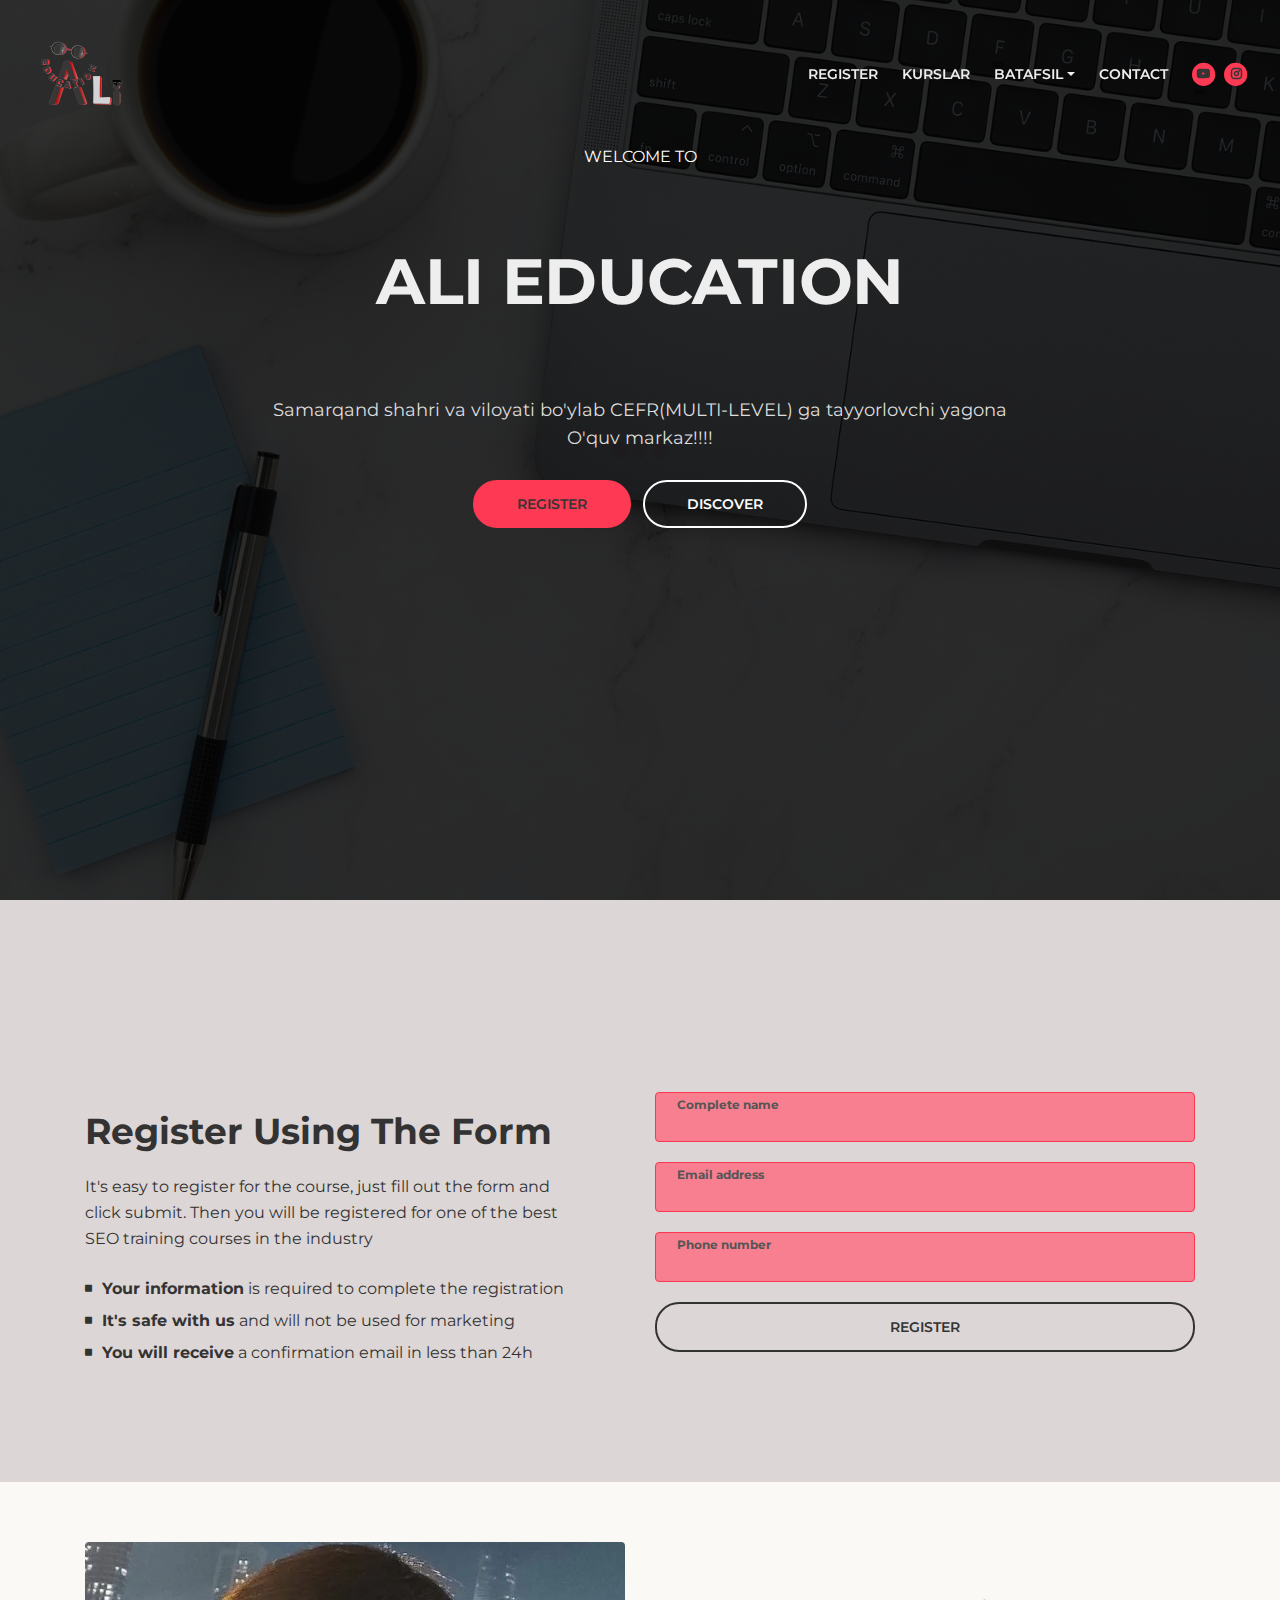
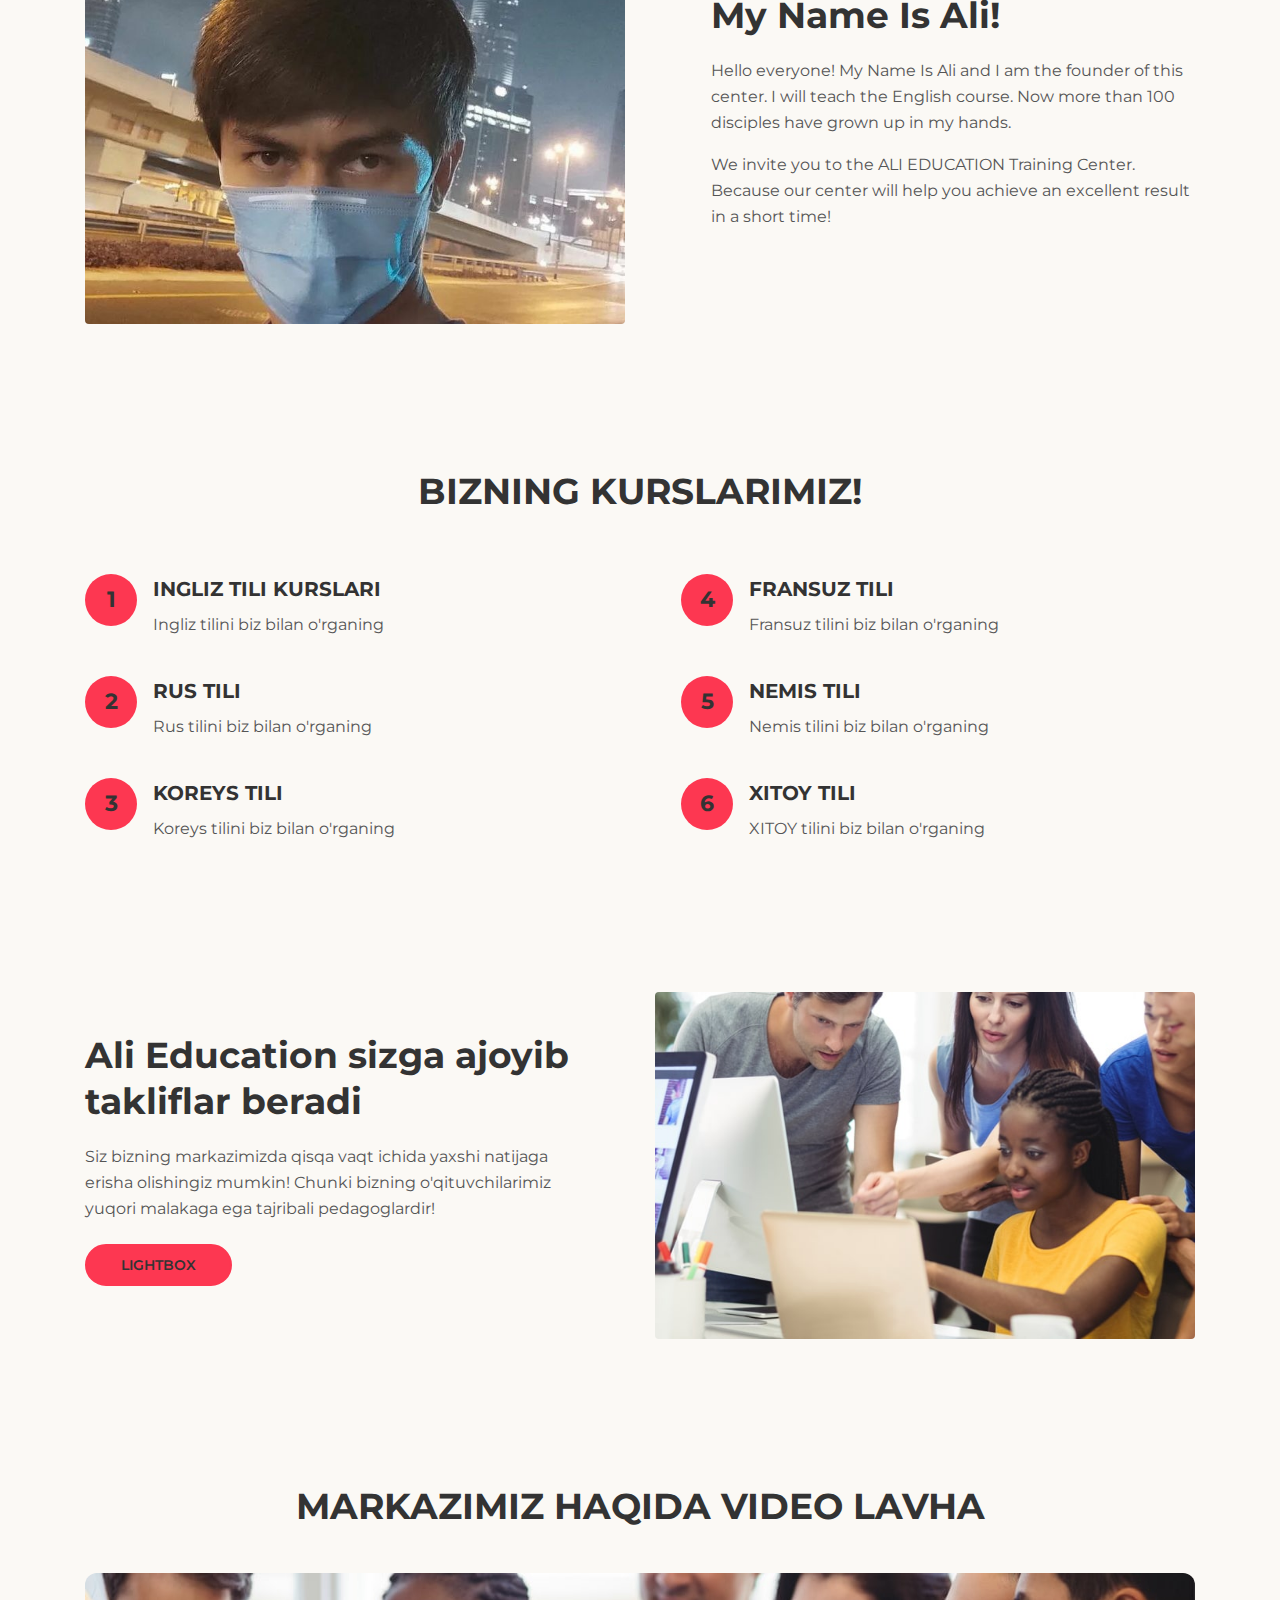
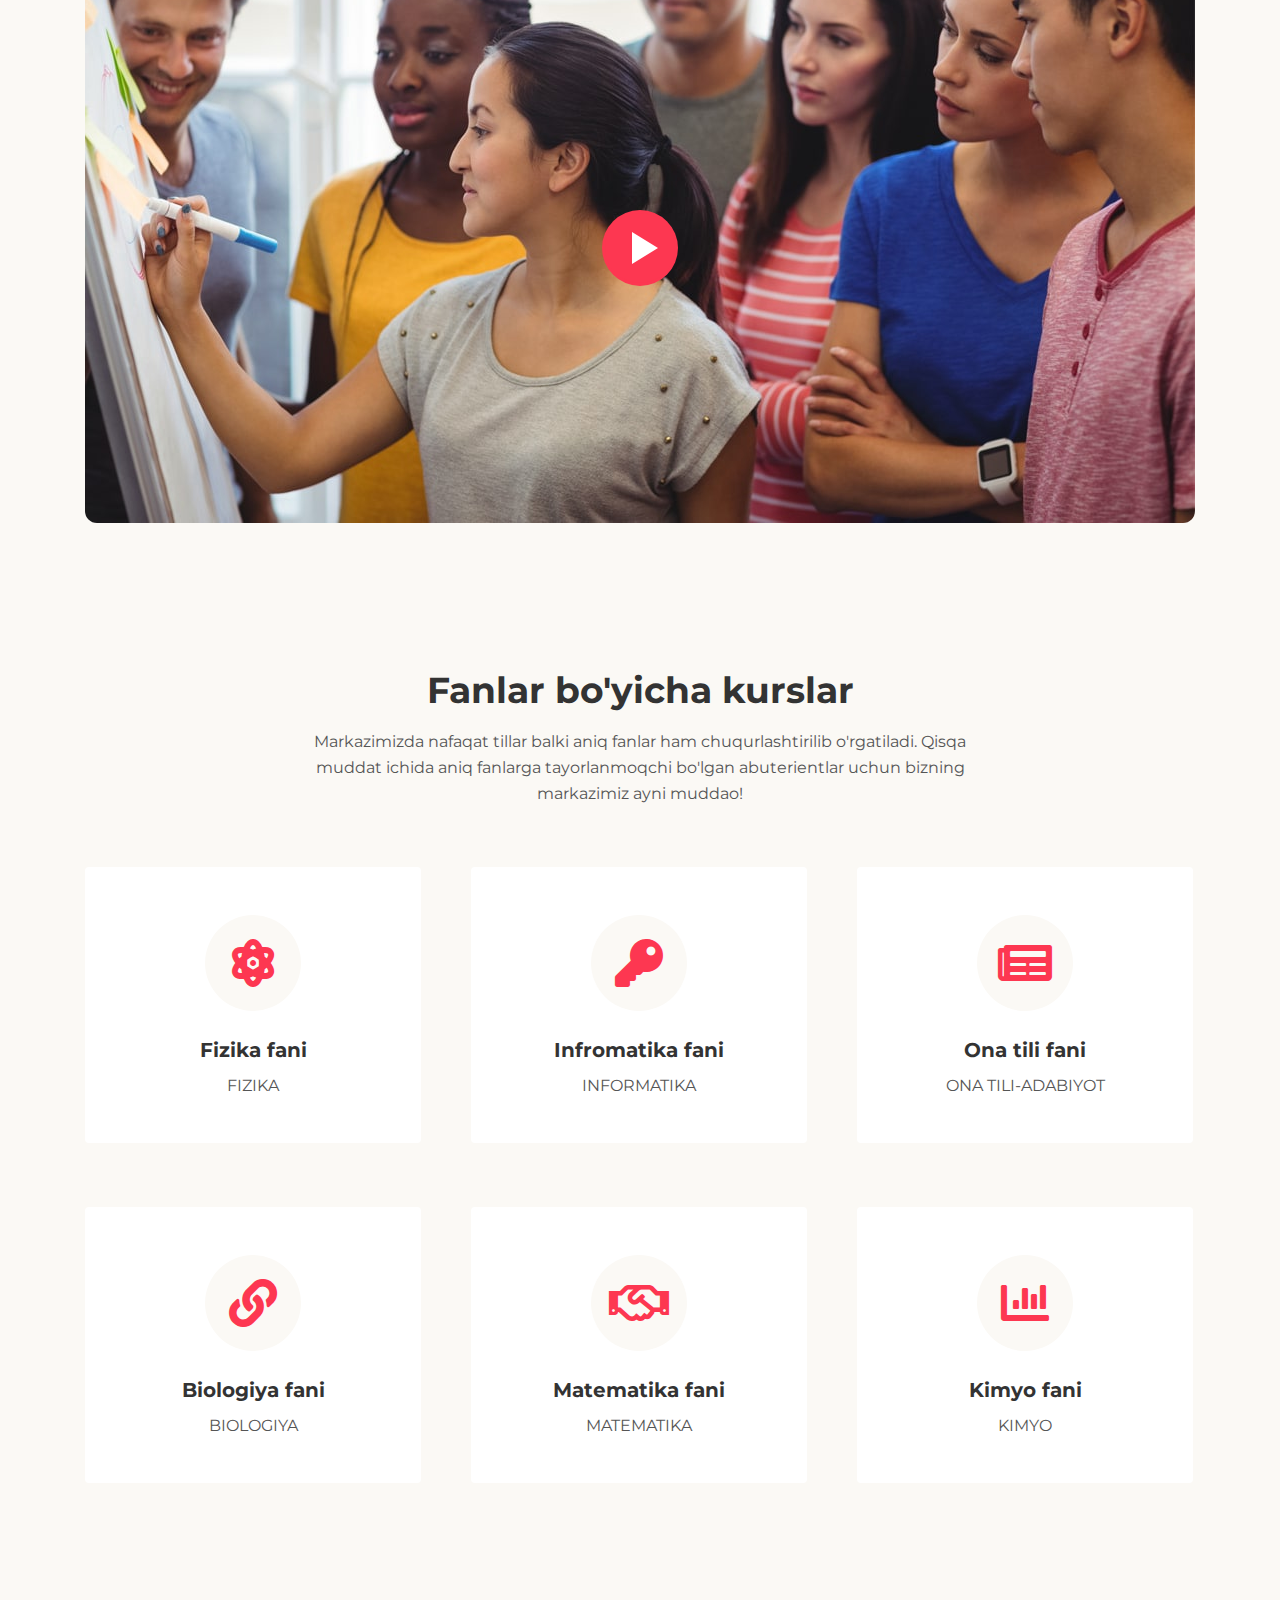
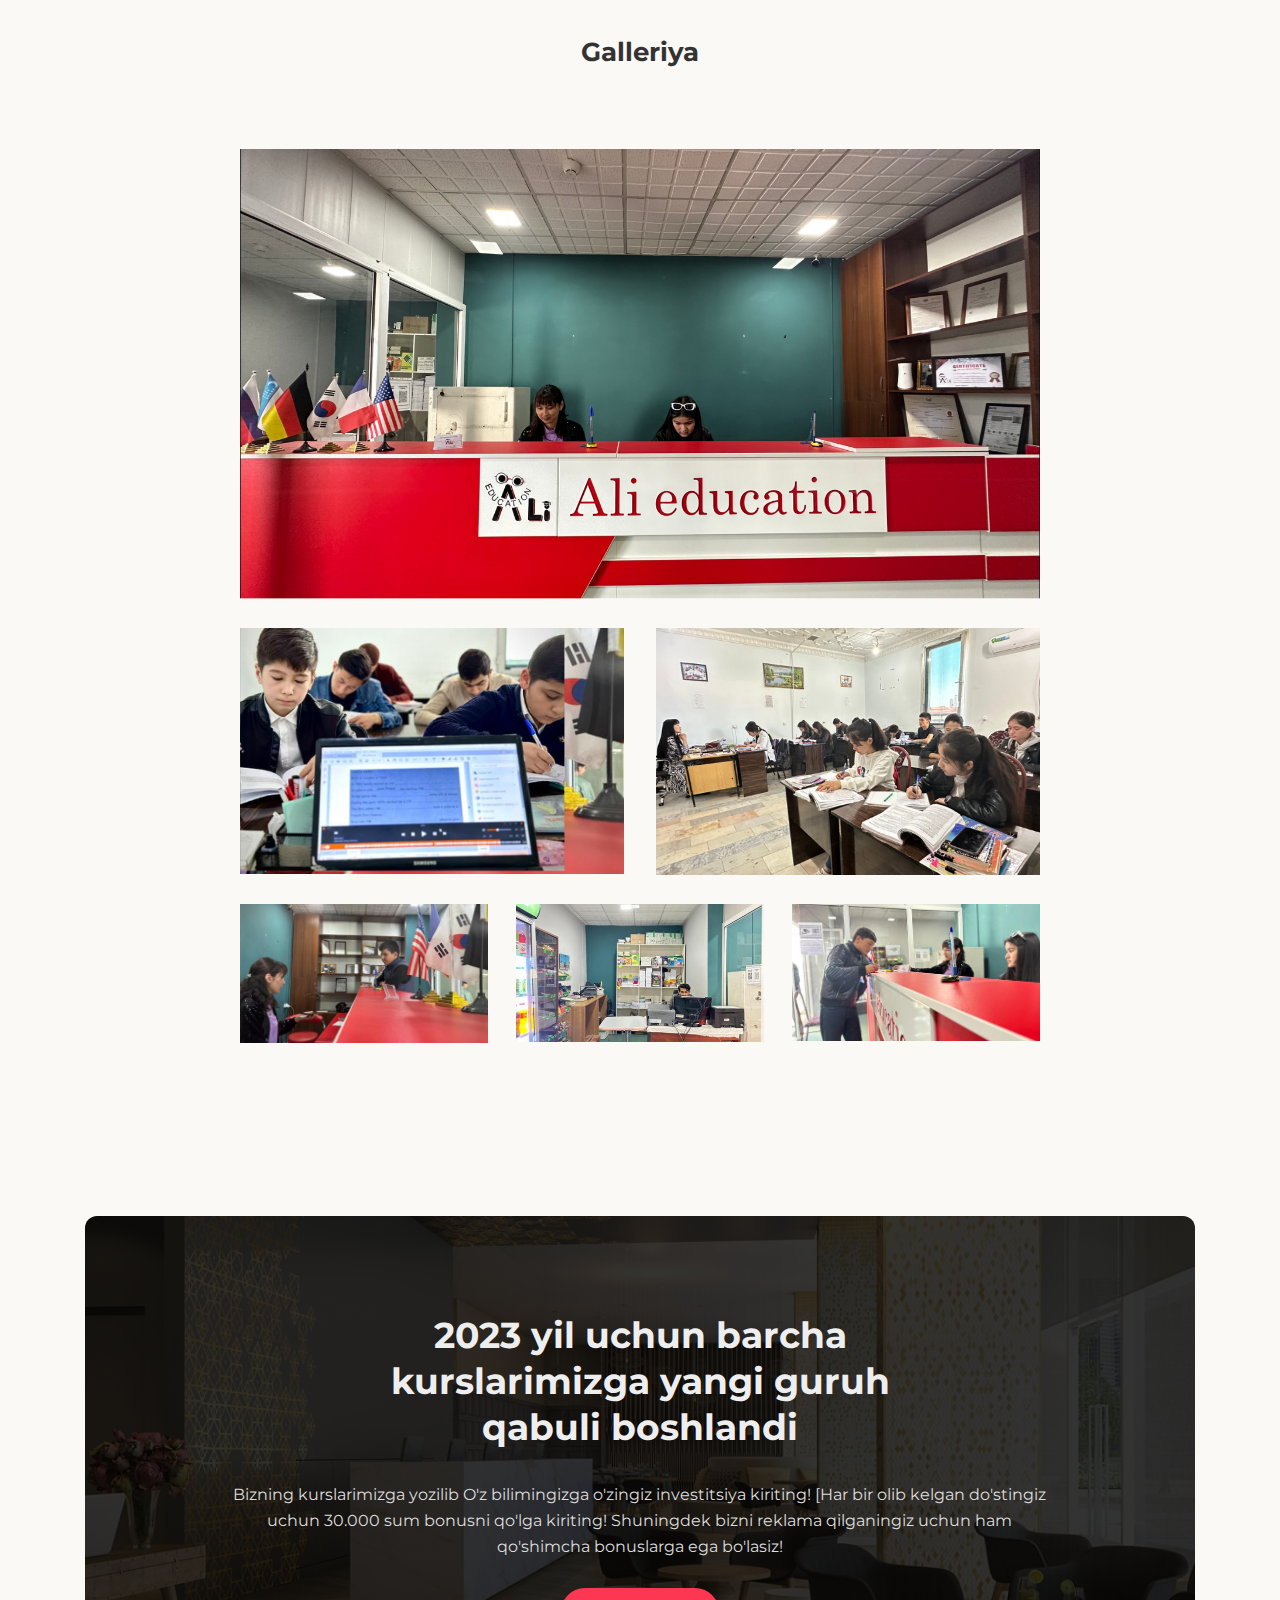
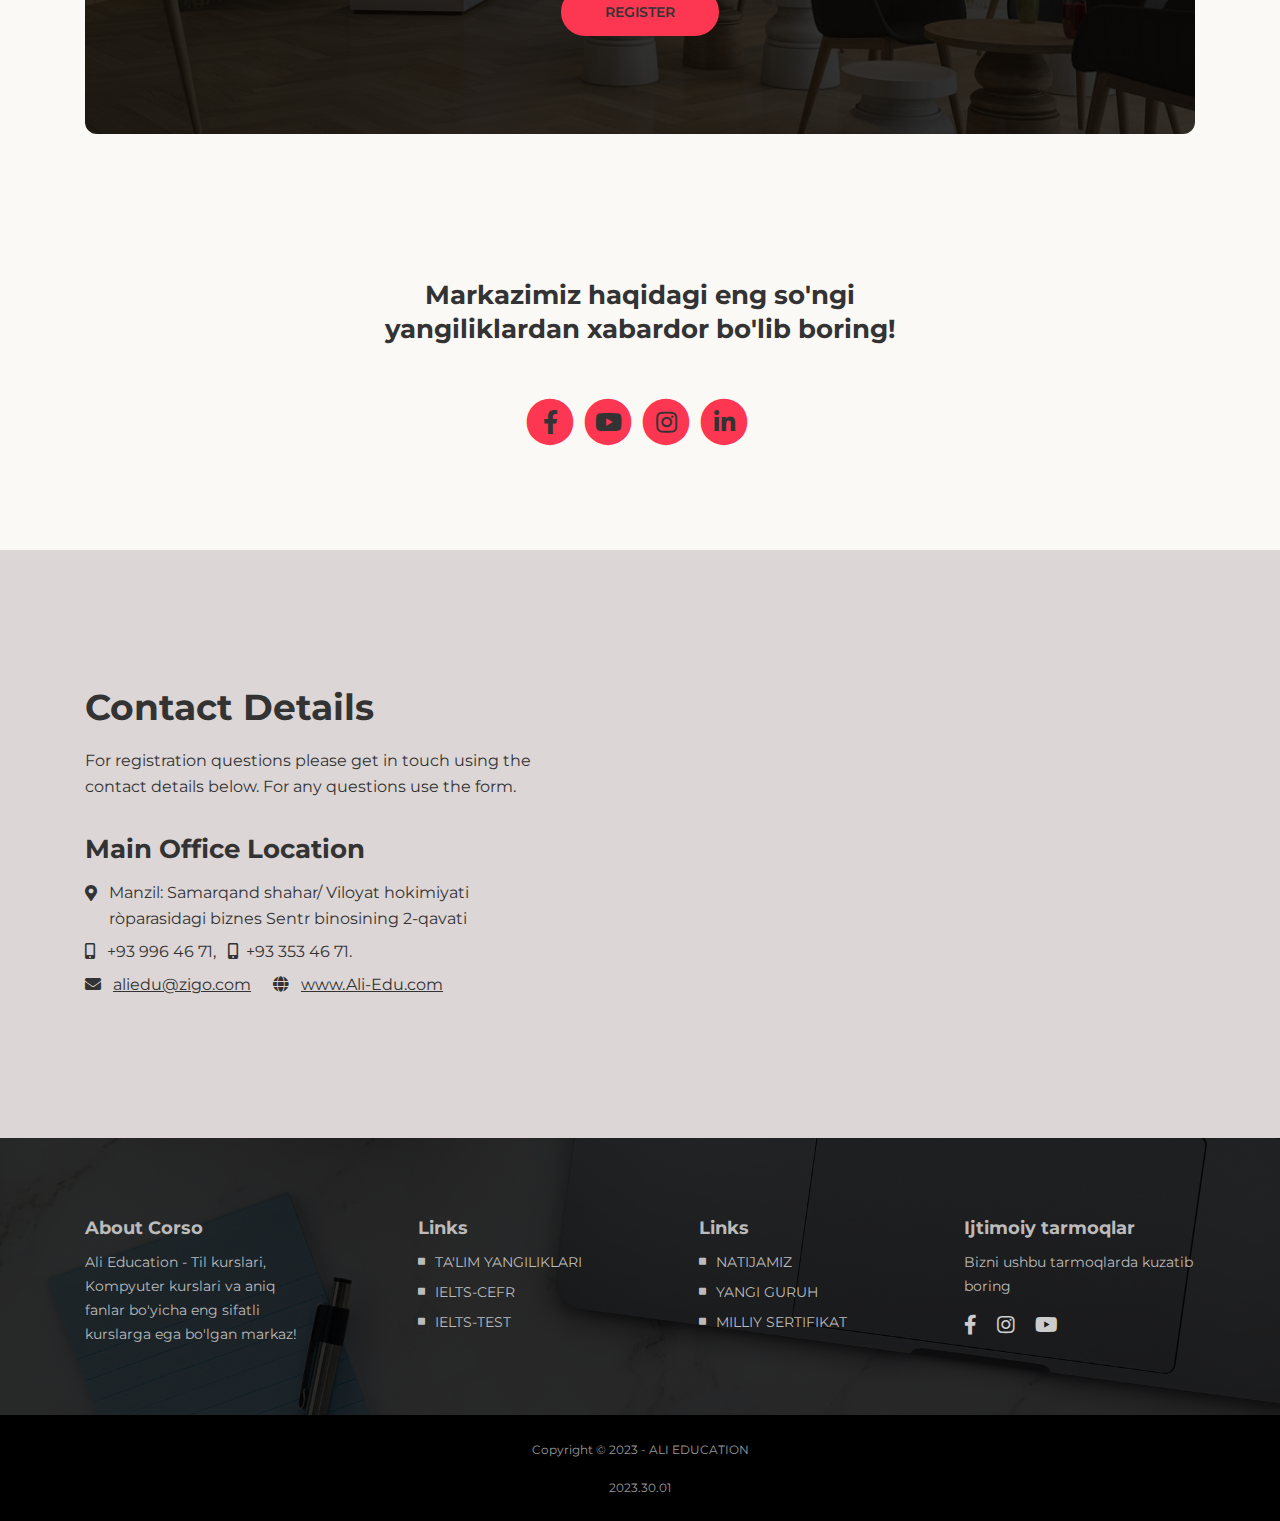
==== index.html @ 9520642c "first commit" ====
<!DOCTYPE html>
<html lang="en">
  <head>
    <meta charset="utf-8" />
    <meta
      name="viewport"
      content="width=device-width, initial-scale=1, shrink-to-fit=no"
    />

    <!-- SEO Meta Tags -->
    <meta
      name="description"
      content="Landing page template built with HTML and Bootstrap 4 for presenting training courses, classes, workshops and for convincing visitors to register using the form."
    />
    <meta name="author" content="Inovatik" />

    <!-- OG Meta Tags to improve the way the post looks when you share the page on LinkedIn, Facebook, Google+ -->
    <meta property="og:site_name" content="" />
    <!-- website name -->
    <meta property="og:site" content="" />
    <!-- website link -->
    <meta property="og:title" content="" />
    <!-- title shown in the actual shared post -->
    <meta property="og:description" content="" />
    <!-- description shown in the actual shared post -->
    <meta property="og:image" content="" />
    <!-- image link, make sure it's jpg -->
    <meta property="og:url" content="" />
    <!-- where do you want your post to link to -->
    <meta property="og:type" content="article" />

    <!-- Website Title -->
    <title>ALI-EDUCATION web site</title>

    <!-- Styles -->
    <link
      href="https://fonts.googleapis.com/css?family=Montserrat:400,400i,600,700,700i&display=swap"
      rel="stylesheet"
    />
    <link href="css/bootstrap.css" rel="stylesheet" />
    <link href="css/fontawesome-all.css" rel="stylesheet" />
    <link href="css/swiper.css" rel="stylesheet" />
    <link href="css/magnific-popup.css" rel="stylesheet" />
    <link href="css/styles.css" rel="stylesheet" />

    <!-- Favicon  -->
    <link rel="icon" href="images/favicon.png" />
  </head>
  <body data-spy="scroll" data-target=".fixed-top">
    <!-- Preloader -->
    <div class="spinner-wrapper">
      <div class="spinner">
        <div class="bounce1"></div>
        <div class="bounce2"></div>
        <div class="bounce3"></div>
      </div>
    </div>
    <!-- end of preloader -->

    <!-- Navigation -->
    <nav class="navbar navbar-expand-lg navbar-dark navbar-custom fixed-top">
      <!-- Text Logo - Use this if you don't have a graphic logo -->
      <!-- <a class="navbar-brand logo-text page-scroll" href="index.html">Corso</a> -->

      <!-- Image Logo -->
      <a class="navbar-brand logo-image" href="index.html"
        ><img src="images/centr/logo.png" alt="alternative"
      /></a>

      <!-- Mobile Menu Toggle Button -->
      <button
        class="navbar-toggler"
        type="button"
        data-toggle="collapse"
        data-target="#navbarsExampleDefault"
        aria-controls="navbarsExampleDefault"
        aria-expanded="false"
        aria-label="Toggle navigation"
      >
        <span class="navbar-toggler-awesome fas fa-bars"></span>
        <span class="navbar-toggler-awesome fas fa-times"></span>
      </button>
      <!-- end of mobile menu toggle button -->

      <div class="collapse navbar-collapse" id="navbarsExampleDefault">
        <ul class="navbar-nav ml-auto">
          <li class="nav-item">
            <a class="nav-link page-scroll" href="#register"
              >REGISTER <span class="sr-only">(current)</span></a
            >
          </li>
          <li class="nav-item">
            <a class="nav-link page-scroll" href="#description">KURSLAR</a>
          </li>

          <!-- Dropdown Menu -->
          <li class="nav-item dropdown">
            <a
              class="nav-link dropdown-toggle page-scroll"
              href="#date"
              id="navbarDropdown"
              role="button"
              aria-haspopup="true"
              aria-expanded="false"
              >BATAFSIL</a
            >
            <div class="dropdown-menu" aria-labelledby="navbarDropdown">
              <a class="dropdown-item" href="article-details.html"
                ><span class="item-text">TA'LIM YANGILIKLARI</span></a
              >
              <div class="dropdown-divider"></div>
              <a class="dropdown-item" href="terms-conditions.html"
                ><span class="item-text">IELTS-CEFR</span></a
              >
              <div class="dropdown-divider"></div>
              <a class="dropdown-item" href="https://ieltsweb.com/"
                ><span class="item-text">IELTS-TEST</span></a
              >
            </div>
          </li>
          <!-- end of dropdown menu -->

          <li class="nav-item">
            <a class="nav-link page-scroll" href="#contact">CONTACT</a>
          </li>
        </ul>
        <span class="nav-item social-icons">
          <span class="fa-stack">
            <a href="#your-link">
              <i class="fas fa-circle fa-stack-2x"></i>
              <i class="fab fa-youtube fa-stack-1x"></i>
            </a>
          </span>
          <span class="fa-stack">
            <a href="#your-link">
              <i class="fas fa-circle fa-stack-2x"></i>
              <i class="fab fa-instagram fa-stack-1x"></i>
            </a>
          </span>
        </span>
      </div>
    </nav>
    <!-- end of navbar -->
    <!-- end of navigation -->

    <!-- Header -->
    <header id="header" class="header">
      <div class="container">
        <div class="row">
          <div class="col-lg-12">
            <div class="text-container">
              <div class="countdown">
                <span>WELCOME TO</span>
                <br />
              </div>
              <h1>ALI EDUCATION</h1>
              <p class="p-large">
                Samarqand shahri va viloyati bo'ylab CEFR(MULTI-LEVEL) ga
                tayyorlovchi yagona O'quv markaz!!!!
              </p>
              <a class="btn-solid-lg page-scroll" href="#register">REGISTER</a>
              <a class="btn-outline-lg page-scroll" href="#instructor"
                >DISCOVER</a
              >
            </div>
            <!-- end of text-container -->
          </div>
          <!-- end of col -->
        </div>
        <!-- end of row -->
      </div>
      <!-- end of container -->
    </header>
    <!-- end of header -->
    <!-- end of header -->

    <!-- Registration -->
    <div id="register" class="form-1">
      <div class="container">
        <div class="row">
          <div class="col-lg-6">
            <div class="text-container">
              <h2>Register Using The Form</h2>
              <p>
                It's easy to register for the course, just fill out the form and
                click submit. Then you will be registered for one of the best
                SEO training courses in the industry
              </p>
              <ul class="list-unstyled li-space-lg">
                <li class="media">
                  <i class="fas fa-square"></i>
                  <div class="media-body">
                    <strong>Your information</strong> is required to complete
                    the registration
                  </div>
                </li>
                <li class="media">
                  <i class="fas fa-square"></i>
                  <div class="media-body">
                    <strong>It's safe with us</strong> and will not be used for
                    marketing
                  </div>
                </li>
                <li class="media">
                  <i class="fas fa-square"></i>
                  <div class="media-body">
                    <strong>You will receive</strong> a confirmation email in
                    less than 24h
                  </div>
                </li>
              </ul>
            </div>
            <!-- end of text-container -->
          </div>
          <!-- end of col -->
          <div class="col-lg-6">
            <!-- Registration Form -->
            <div class="form-container">
               <form name="google-sheet">
              <div id="form_alerts"></div></div>
                <div class="form-group">
                  <input type="text" class="form-control-input notEmpty" id="rname" name="Ism" required="">
                  <label class="label-control" for="Ism">Complete name</label>
                  <div class="help-block with-errors"></div>
                </div>
                <div class="form-group">
                  <input type="email" class="form-control-input notEmpty" id="remail" name="email" required="">
                  <label class="label-control" for="email">Email address</label>
                  <div class="help-block with-errors"></div>
                </div>
                <div class="form-group">
                  <input type="number" class="form-control-input notEmpty" id="raqam" name="raqam" required="">
                  <label class="label-control" for="raqam">Phone number</label>
                  <div class="help-block with-errors"></div>
                </div>
                <div class="form-group checkbox">
                  <div class="help-block with-errors"></div>
                </div>
                <div class="form-group">
                  <button type="submit" class="form-control-submit-button">
                    REGISTER
                  </button>
                </div>
                <div class="form-message">
                  <div id="rmsgSubmit" class="h3 text-center hidden"></div>
                </div>
              </form>
            </div>
            <!-- end of form-container -->
            <!-- end of registration form -->
          </div>
          <!-- end of col -->
        </div>
        <!-- end of row -->
      </div>
      <!-- end of container -->
    </div>
    <!-- end of form-1 -->
    <!-- end of registration -->

    <!-- Instructor -->
    <div id="instructor" class="basic-1">
      <div class="container">
        <div class="row">
          <div class="col-lg-6">
            <img
              class="img-fluid"
              src="images/instructor.jpg"
              alt="alternative"
            />
          </div>
          <!-- end of col -->
          <div class="col-lg-6">
            <div class="text-container">
              <h2>My Name Is Ali!</h2>
              <p>
                Hello everyone! My Name Is Ali and I am the founder of this
                center. I will teach the English course. Now more than 100
                disciples have grown up in my hands.
              </p>
              <p>
                We invite you to the ALI EDUCATION Training Center. Because our
                center will help you achieve an excellent result in a short
                time!
              </p>
            </div>
            <!-- end of text-container -->
          </div>
          <!-- end of col -->
        </div>
        <!-- end of row -->
      </div>
      <!-- end of container -->
    </div>
    <!-- end of basic-1 -->
    <!-- end of instructor -->

    <!-- Description -->
    <div id="description" class="basic-2">
      <div class="container">
        <div class="row">
          <div class="col-lg-12">
            <h2>BIZNING KURSLARIMIZ!</h2>
          </div>
          <!-- end of col -->
        </div>
        <!-- end of row -->
        <div class="row">
          <div class="col-lg-6">
            <ul class="list-unstyled li-space-lg first">
              <li class="media">
                <i class="bullet">1</i>
                <div class="media-body">
                  <h4>INGLIZ TILI KURSLARI</h4>
                  <p>Ingliz tilini biz bilan o'rganing</p>
                </div>
              </li>
              <li class="media">
                <i class="bullet">2</i>
                <div class="media-body">
                  <h4>RUS TILI</h4>
                  <p>Rus tilini biz bilan o'rganing</p>
                </div>
              </li>
              <li class="media">
                <i class="bullet">3</i>
                <div class="media-body">
                  <h4>KOREYS TILI</h4>
                  <p>Koreys tilini biz bilan o'rganing</p>
                </div>
              </li>
            </ul>
          </div>
          <!-- end of col -->
          <div class="col-lg-6">
            <ul class="list-unstyled li-space-lg second">
              <li class="media">
                <i class="bullet">4</i>
                <div class="media-body">
                  <h4>FRANSUZ TILI</h4>
                  <p>Fransuz tilini biz bilan o'rganing</p>
                </div>
              </li>
              <li class="media">
                <i class="bullet">5</i>
                <div class="media-body">
                  <h4>NEMIS TILI</h4>
                  <p>Nemis tilini biz bilan o'rganing</p>
                </div>
              </li>
              <li class="media">
                <i class="bullet">6</i>
                <div class="media-body">
                  <h4>XITOY TILI</h4>
                  <p>XITOY tilini biz bilan o'rganing</p>
                </div>
              </li>
            </ul>
          </div>
          <!-- end of col -->
        </div>
        <!-- end of row -->
      </div>
      <!-- end of container -->
    </div>
    <!-- end of basic-2 -->
    <!-- end of description -->

    <!-- Students -->
    <div class="basic-3">
      <div class="container">
        <div class="row">
          <div class="col-lg-6">
            <div class="text-container">
              <h2>Ali Education sizga ajoyib takliflar beradi</h2>
              <p>
                Siz bizning markazimizda qisqa vaqt ichida yaxshi natijaga
                erisha olishingiz mumkin! Chunki bizning o'qituvchilarimiz
                yuqori malakaga ega tajribali pedagoglardir!
              </p>
              <a
                class="btn-solid-reg popup-with-move-anim"
                href="#details-lightbox"
                >LIGHTBOX</a
              >
            </div>
            <!-- end of text-container -->
          </div>
          <!-- end of col -->
          <div class="col-lg-6">
            <img
              class="img-fluid"
              src="images/students.jpg"
              alt="alternative"
            />
          </div>
          <!-- end of col -->
        </div>
        <!-- end of row -->
      </div>
      <!-- end of container -->
    </div>
    <!-- end of basic-3 -->
    <!-- end of students -->

    <!-- Details Lightbox -->
    <div id="details-lightbox" class="lightbox-basic zoom-anim-dialog mfp-hide">
      <div class="container">
        <div class="row">
          <button
            title="Close (Esc)"
            type="button"
            class="mfp-close x-button"
          ></button>
          <div class="col-lg-8">
            <div class="image-container">
              <img
                class="img-fluid"
                src="images/details-lightbox.jpg"
                alt="alternative"
              />
            </div>
            <!-- end of image-container -->
          </div>
          <!-- end of col -->
          <div class="col-lg-4">
            <h3>Markazimiz haqida qisqacha</h3>
            <hr />
            <h5>ALI-EUCATION</h5>
            <p>CEFR-MULTI LEVEL ga tayyorlovchi yangona o'quv markaz!!!</p>
            <ul class="list-unstyled li-space-lg">
              <li class="media">
                <i class="fas fa-square"></i>
                <div class="media-body">Link building framework</div>
              </li>
              <li class="media">
                15+

                <i class="fas fa-square"></i>
                <div class="media-body">Know your current position</div>
              </li>
              <li class="media">
                <i class="fas fa-square"></i>
                <div class="media-body">Partnering with blogs</div>
              </li>
              <li class="media">
                <i class="fas fa-square"></i>
                <div class="media-body">Naming your images</div>
              </li>
              <li class="media">
                <i class="fas fa-square"></i>
                <div class="media-body">Creating good sitemaps</div>
              </li>
              <li class="media">
                <i class="fas fa-square"></i>
                <div class="media-body">Writing for humans</div>
              </li>
            </ul>
            <a class="btn-solid-reg mfp-close page-scroll" href="#register"
              >SIGN UP</a
            >
            <a class="btn-outline-reg mfp-close as-button" href="#screenshots"
              >BACK</a
            >
          </div>
          <!-- end of col -->
        </div>
        <!-- end of row -->
      </div>
      <!-- end of container -->
    </div>
    <!-- end of lightbox-basic -->
    <!-- end of details lightbox -->

    <!-- Video -->
    <div class="basic-4">
      <div class="container">
        <div class="row">
          <div class="col-lg-12">
            <h2>MARKAZIMIZ HAQIDA VIDEO LAVHA</h2>

            <!-- Video Preview -->
            <div class="image-container">
              <div class="video-wrapper">
                <a
                  class="popup-youtube"
                  href="https://www.youtube.com/watch?v=kIx54qkdiYc"
                  data-effect="fadeIn"
                >
                  <img
                    class="img-fluid"
                    src="images/video.jpg"
                    alt="alternative"
                  />
                  <span class="video-play-button">
                    <span></span>
                  </span>
                </a>
              </div>
              <!-- end of video-wrapper -->
            </div>
            <!-- end of image-container -->
            <!-- end of video preview -->
          </div>
          <!-- end of col -->
        </div>
        <!-- end of row -->
      </div>
      <!-- end of container -->
    </div>
    <!-- end of basic-4 -->
    <!-- end of video -->

    <!-- Takeaways -->
    <div class="cards">
      <div class="container">
        <div class="row">
          <div class="col-lg-12">
            <h2>Fanlar bo'yicha kurslar</h2>
            <p class="p-heading">
              Markazimizda nafaqat tillar balki aniq fanlar ham
              chuqurlashtirilib o'rgatiladi. Qisqa muddat ichida aniq fanlarga
              tayorlanmoqchi bo'lgan abuterientlar uchun bizning markazimiz ayni
              muddao!
            </p>
          </div>
          <!-- end of col -->
        </div>
        <!-- end of row -->
        <div class="row">
          <div class="col-lg-12">
            <!-- Card -->
            <div class="card">
              <div class="card-image">
                <i class="fas fa-atom"></i>
              </div>
              <div class="card-body">
                <h4 class="card-title">Fizika fani</h4>
                <p>FIZIKA</p>
              </div>
            </div>
            <!-- end of card -->

            <!-- Card -->
            <div class="card">
              <div class="card-image">
                <i class="fas fa-key"></i>
              </div>
              <div class="card-body">
                <h4 class="card-title">Infromatika fani</h4>
                <p>INFORMATIKA</p>
              </div>
            </div>
            <!-- end of card -->

            <!-- Card -->
            <div class="card">
              <div class="card-image">
                <i class="fas fa-newspaper"></i>
              </div>
              <div class="card-body">
                <h4 class="card-title">Ona tili fani</h4>
                <p>ONA TILI-ADABIYOT</p>
              </div>
            </div>
            <!-- end of card -->

            <!-- Card -->
            <div class="card">
              <div class="card-image">
                <i class="fas fa-link"></i>
              </div>
              <div class="card-body">
                <h4 class="card-title">Biologiya fani</h4>
                <p>BIOLOGIYA</p>
              </div>
            </div>
            <!-- end of card -->

            <!-- Card -->
            <div class="card">
              <div class="card-image">
                <i class="far fa-handshake"></i>
              </div>
              <div class="card-body">
                <h4 class="card-title">Matematika fani</h4>
                <p>MATEMATIKA</p>
              </div>
            </div>
            <!-- end of card -->

            <!-- Card -->
            <div class="card">
              <div class="card-image">
                <i class="fas fa-chart-bar"></i>
              </div>
              <div class="card-body">
                <h4 class="card-title">Kimyo fani</h4>
                <p>KIMYO</p>
              </div>
            </div>
            <!-- end of card -->
          </div>
          <!-- end of col -->
        </div>
        <!-- end of row -->
      </div>
      <!-- end of container -->
    </div>
    <!-- end of cards -->
    <!-- end of takeaways -->
    <div class="slider-2">
      <div class="container">
        <div class="row">
          <div class="col-lg-12">
            <h3>Galleriya</h3>
            <div class="wrapper">
              <!-- single image row-->
              <figure>
                <div class="post-image">
                  <img src="./images/centr/a10.png" />
                </div>
              </figure>
              <!-- double image row-->
              <figure>
                <div class="post-image">
                  <img src="./images/centr/a5.png" />
                </div>
                <div class="post-image">
                  <img src="./images/centr/a8.png" />
                </div>
              </figure>
              <!-- triple image row-->
              <figure>
                <div class="post-image">
                  <img src="./images/centr/a4.png" />
                </div>
                <div class="post-image">
                  <img src="./images/centr/a31.png" />
                </div>
                <div class="post-image">
                  <img src="./images/centr/a1.png" />
                </div>
              </figure>
            </div>
          </div>
        </div>
      </div>
    </div>

    <!-- Testimonials -->
  
    <!-- end of slider-2 -->
    <!-- end of testimonials -->

    <!-- Date -->
    <div id="date" class="basic-5">
      <div class="container">
        <div class="row">
          <div class="col-lg-12">
            <div class="text-container">
              <h2>
                2023 yil uchun barcha kurslarimizga yangi guruh qabuli boshlandi
              </h2>
              <p>
                Bizning kurslarimizga yozilib O'z bilimingizga o'zingiz
                investitsiya kiriting! [Har bir olib kelgan do'stingiz uchun
                30.000 sum bonusni qo'lga kiriting! Shuningdek bizni reklama
                qilganingiz uchun ham qo'shimcha bonuslarga ega bo'lasiz!
              </p>
              <a class="btn-solid-lg page-scroll" href="#register">REGISTER</a>
            </div>
            <!-- end of text-container -->
          </div>
          <!-- end of col -->
        </div>
        <!-- end of row -->
      </div>
      <!-- end of container -->
    </div>
    <!-- end of basic-5 -->
    <!-- end of date -->

    <!-- Newsletter -->
    <div class="form-2">
      <div class="container">
        <div class="row">
          <div class="col-lg-12">
            <h3>
              Markazimiz haqidagi eng so'ngi yangiliklardan xabardor bo'lib
              boring!
            </h3>

            <!-- Social Links -->
            <div class="icon-container">
              <span class="fa-stack">
                <a href="#your-link">
                  <i class="fas fa-circle fa-stack-2x"></i>
                  <i class="fab fa-facebook-f fa-stack-1x"></i>
                </a>
              </span>
              <span class="fa-stack">
                <a href="#your-link">
                  <i class="fas fa-circle fa-stack-2x"></i>
                  <i class="fab fa-youtube fa-stack-1x"></i>
                </a>
              </span>
              <!-- <span class="fa-stack">
                            <a href="#your-link">
                                <i class="fas fa-circle fa-stack-2x"></i>
                                <i class="fab fa-pinterest-p fa-stack-1x"></i>
                            </a>
                        </span> -->
              <span class="fa-stack">
                <a href="#your-link">
                  <i class="fas fa-circle fa-stack-2x"></i>
                  <i class="fab fa-instagram fa-stack-1x"></i>
                </a>
              </span>
              <span class="fa-stack">
                <a href="#your-link">
                  <i class="fas fa-circle fa-stack-2x"></i>
                  <i class="fab fa-linkedin-in fa-stack-1x"></i>
                </a>
              </span>
            </div>
            <!-- end of icon-container -->
            <!-- end of social icons -->
          </div>
          <!-- end of col -->
        </div>
        <!-- end of row -->
      </div>
      <!-- end of container -->
    </div>
    <!-- end of form-2 -->
    <!-- end of newsletter -->

    <!-- Contact -->
    <div id="contact" class="form-3">
      <div class="container">
        <div class="row">
          <div class="col-lg-6">
            <div class="text-container">
              <h2>Contact Details</h2>
              <p>
                For registration questions please get in touch using the contact
                details below. For any questions use the form.
              </p>
              <h3>Main Office Location</h3>
              <ul class="list-unstyled li-space-lg">
                <li class="media">
                  <i class="fas fa-map-marker-alt"></i>
                  <div class="media-body">
                    Manzil: Samarqand shahar/ Viloyat hokimiyati ròparasidagi
                    biznes Sentr binosining 2-qavati
                  </div>
                </li>
                <li class="media">
                  <i class="fas fa-mobile-alt"></i>
                  <div class="media-body">
                    +93 996 46 71, &nbsp;&nbsp;<i class="fas fa-mobile-alt"></i
                    >&nbsp; +93 353 46 71.
                  </div>
                </li>
                <li class="media">
                  <i class="fas fa-envelope"></i>
                  <div class="media-body">
                    <a class="light-gray" href="mailto:contact@zigo.com"
                      >aliedu@zigo.com</a
                    >
                    <i class="fas fa-globe"></i
                    ><a class="light-gray" href="#your-link">www.Ali-Edu.com</a>
                  </div>
                </li>
              </ul>
            </div>
            <!-- end of text-container -->
          </div>
          <!-- end of col -->
          <div class="col-lg-6">
            <iframe src="https://www.google.com/maps/embed?pb=!1m16!1m12!1m3!1d3071.75712175281!2d66.96271376546865!3d39.65518600201327!2m3!1f0!2f0!3f0!3m2!1i1024!2i768!4f13.1!2m1!1sMAROQAND%20BUNYODKOR%20QURILISH!5e0!3m2!1sru!2s!4v1680074101809!5m2!1sru!2s" width="600" height="400" style="border:0;" allowfullscreen="" loading="lazy" referrerpolicy="no-referrer-when-downgrade"></iframe>
          </div>
          <!-- end of col -->
        </div>
        <!-- end of row -->
      </div>
      <!-- end of container -->
    </div>
    <!-- end of form-3 -->
    <!-- end of contact -->

    <!-- Footer -->
    <div class="footer">
      <div class="container">
        <div class="row">
          <div class="col-md-3">
            <div class="footer-col first">
              <h5>About Corso</h5>
              <p class="p-small">
                Ali Education - Til kurslari, Kompyuter kurslari va aniq fanlar
                bo'yicha eng sifatli kurslarga ega bo'lgan markaz!
              </p>
            </div>
          </div>
          <!-- end of col -->
          <div class="col-md-3">
            <div class="footer-col second">
              <h5>Links</h5>
              <ul class="list-unstyled li-space-lg p-small">
                <li class="media">
                  <i class="fas fa-square"></i>
                  <div class="media-body">
                    <a href="article-details.html">TA'LIM YANGILIKLARI</a>
                  </div>
                </li>
                <li class="media">
                  <i class="fas fa-square"></i>
                  <div class="media-body">
                    <a href="terms-conditions.html">IELTS-CEFR</a>
                  </div>
                </li>
                <li class="media">
                  <i class="fas fa-square"></i>
                  <div class="media-body">
                    <a href="https://ieltsweb.com/">IELTS-TEST</a>
                  </div>
                </li>
              </ul>
            </div>
          </div>
          <!-- end of col -->
          <div class="col-md-3">
            <div class="footer-col third">
              <h5>Links</h5>
              <ul class="list-unstyled li-space-lg p-small">
                <li class="media">
                  <i class="fas fa-square"></i>
                  <div class="media-body">
                    <a href="https://t.me/ali_education_1/141636">NATIJAMIZ</a>
                  </div>
                </li>
                <li class="media">
                  <i class="fas fa-square"></i>
                  <div class="media-body">
                    <a href="https://t.me/ali_education_1/141615"
                      >YANGI GURUH</a
                    >
                  </div>
                </li>
                <li class="media">
                  <i class="fas fa-square"></i>
                  <div class="media-body">
                    <a href="https://t.me/ali_education/8394"
                      >MILLIY SERTIFIKAT</a
                    >
                  </div>
                </li>
              </ul>
            </div>
          </div>
          <!-- end of col -->
          <div class="col-md-3">
            <div class="footer-col fourth">
              <h5>Ijtimoiy tarmoqlar</h5>
              <p class="p-small">Bizni ushbu tarmoqlarda kuzatib boring</p>
              <a href="#your-link">
                <i class="fab fa-facebook-f"></i>
              </a>
              <a href="#your-link">
                <i class="fab fa-instagram"></i>
              </a>
              <a href="#your-link">
                <i class="fab fa-youtube"></i>
              </a>
            </div>
          </div>
          <!-- end of col -->
        </div>
        <!-- end of row -->
      </div>
      <!-- end of container -->
    </div>
    <!-- end of footer -->
    <!-- end of footer -->

    <!-- Copyright -->
    <div class="copyright">
      <div class="container">
        <div class="row">
          <div class="col-lg-12">
            <p class="p-small">Copyright © 2023 - ALI EDUCATION</p>
            <p class="p-small">2023.30.01</p>
          </div>
          <!-- end of col -->
        </div>
        <!-- enf of row -->
      </div>
      <!-- end of container -->
    </div>
    <!-- end of copyright -->
    <!-- end of copyright -->

    <!-- Scripts -->
    <script src="js/jquery.min.js"></script>
    <!-- jQuery for Bootstrap's JavaScript plugins -->
    <script src="js/popper.min.js"></script>
    <!-- Popper tooltip library for Bootstrap -->
    <script src="js/bootstrap.min.js"></script>
    <!-- Bootstrap framework -->
    <script src="js/jquery.easing.min.js"></script>
    <!-- jQuery Easing for smooth scrolling between anchors -->
    <script src="js/jquery.countdown.min.js"></script>
    <!-- The Final Countdown plugin for jQuery -->
    <script src="js/swiper.min.js"></script>
    <!-- Swiper for image and text sliders -->
    <script src="js/jquery.magnific-popup.js"></script>
    <!-- Magnific Popup for lightboxes -->
    <script src="js/validator.min.js"></script>
    <!-- Validator.js - Bootstrap plugin that validates forms -->
    <script src="js/scripts.js"></script>
    <script src="./js/data.js"></script>
    <!-- Custom scripts -->
  </body>
</html>
---- css/styles.css ----
/* Template: Corso - Free Training Course Landing Page Template
   Author: Inovatik
   Created: Nov 2019
   Description: Master CSS file
*/

/*****************************************
Table Of Contents:

01. General Styles
02. Preloader
03. Navigation
04. Header
05. Registration
06. Partners
07. Instructor
08. Description
09. Students
10. Details Lightbox
11. Video
12. Takeaways
13. Testimonials
14. Date
15. Newsletter
16. Contact
17. Footer
18. Copyright
19. Back To Top Button
20. Extra Pages
21. Media Queries
******************************************/
.wrapper {
  margin: 5em auto 0 auto;
  max-width: 800px;
	/* transform: translateY(20%); */
}
h1 {
  font-size: 1.6em;
  text-align: center;
  padding: 1em;
  color: #3c605d;
}
img {
  max-width: 100%;
  display: block;
}
figure {
  margin-bottom: 1.8em;
  display: flex;
  justify-content: space-between;
}
.post-image:nth-last-child(n+2):nth-last-child(-n+2):first-child,
.post-image:nth-last-child(n+2):nth-last-child(-n+2):first-child ~ .post-image {
  flex: 0 1 48%;
}
.post-image:nth-last-child(n+3):nth-last-child(-n+3):first-child,
.post-image:nth-last-child(n+3):nth-last-child(-n+3):first-child ~ .post-image {
  flex: 0 1 31%;
}

/*****************************************
Colors:
- Backgrounds - light gray #fbf9f5
- Backgrounds, buttons - yellow #fd3751
- Headings text, navbar links - black #333
- Body text - dark gray #555
******************************************/


/******************************/
/*     01. General Styles     */
/******************************/
body,
html {
    width: 100%;
	height: 100%;
}

body, p {
	color: #555; 
	font: 400 1rem/1.625rem "Montserrat", sans-serif;
}

.p-large {
	font: 400 1.125rem/1.75rem "Montserrat", sans-serif;
}

.p-small {
	font: 400 0.875rem/1.5rem "Montserrat", sans-serif;
}

.p-heading {
	margin-bottom: 3.75rem;
}

h1 {
	color: #333;
	font: 700 2.75rem/3.375rem "Montserrat", sans-serif;
}

h2 {
	color: #333;
	font: 700 2.25rem/2.875rem "Montserrat", sans-serif;
}

h3 {
	color: #333;
	font: 700 1.625rem/2.125rem "Montserrat", sans-serif;
}

h4 {
	color: #333;
	font: 700 1.25rem/1.875rem "Montserrat", sans-serif;
}

h5 {
	color: #333;
	font: 700 1.125rem/1.75rem "Montserrat", sans-serif;
}

h6 {
	color: #333;
	font: 700 1rem/1.625rem "Montserrat", sans-serif;
}

.testimonial-text {
	font-style: italic;
}

.testimonial-author {
	font-weight: 700;
	font-size: 1rem;
	line-height: 1.625rem;
}

.li-space-lg li {
	margin-bottom: 0.375rem;
}

.indent {
	padding-left: 1.25rem;
}

a {
	color: #555;
	text-decoration: underline;
}

a:hover {
	color: #555;
	text-decoration: underline;
}

.white {
	color: #eee;
}

.btn-solid-reg {
	display: inline-block;
	padding: 1.1875rem 2.125rem 1.1875rem 2.125rem;
	border: 0.125rem solid #fd3751;
	border-radius: 2rem;
	background-color: #fd3751;
	color: #333;
	font: 600 0.875rem/0 "Montserrat", sans-serif;
	text-decoration: none;
	transition: all 0.2s;
}

.btn-solid-reg:hover {
	border: 0.125rem solid #333;
	background-color: transparent;
	color: #333;
	text-decoration: none;
}

.btn-solid-lg {
	display: inline-block;
	padding: 1.375rem 2.625rem 1.375rem 2.625rem;
	border: 0.125rem solid #fd3751;
	border-radius: 2rem;
	background-color: #fd3751;
	color: #333;
	font: 600 0.875rem/0 "Montserrat", sans-serif;
	text-decoration: none;
	transition: all 0.2s;
}

.btn-solid-lg:hover {
	border: 0.125rem solid #333;
	background-color: transparent;
	color: #333;
	text-decoration: none;
}

.btn-outline-reg {
	display: inline-block;
	padding: 1.1875rem 2.125rem 1.1875rem 2.125rem;
	border: 0.125rem solid #333;
	border-radius: 2rem;
	background-color: transparent;
	color: #333;
	font: 600 0.875rem/0 "Montserrat", sans-serif;
	text-decoration: none;
	transition: all 0.2s;
}

.btn-outline-reg:hover {
	border: 0.125rem solid #fd3751;
	background-color: #fd3751;
	color: #333;
	text-decoration: none;
}

.btn-outline-lg {
	display: inline-block;
	padding: 1.375rem 2.625rem 1.375rem 2.625rem;
	border: 0.125rem solid #333;
	border-radius: 2rem;
	background-color: transparent;
	color: #333;
	font: 600 0.875rem/0 "Montserrat", sans-serif;
	text-decoration: none;
	transition: all 0.2s;
}

.btn-outline-lg:hover {
	border: 0.125rem solid #fd3751;
	background-color: #fd3751;
	color: #333;
	text-decoration: none;
}

.btn-outline-sm {
	display: inline-block;
	padding: 1rem 1.625rem 0.875rem 1.625rem;
	border: 0.125rem solid #333;
	border-radius: 2rem;
	background-color: transparent;
	color: #333;
	font: 600 0.875rem/0 "Montserrat", sans-serif;
	text-decoration: none;
	transition: all 0.2s;
}

.btn-outline-sm:hover {
	border: 0.125rem solid #fd3751;
	background-color: #fd3751;
	color: #333;
	text-decoration: none;
}

.form-group {
	position: relative;
	margin-bottom: 1.25rem;
}

.form-group.has-error.has-danger {
	margin-bottom: 0.625rem;
}

.form-group.has-error.has-danger .help-block.with-errors ul {
	margin-top: 0.375rem;
}

.label-control {
	position: absolute;
	top: 0.87rem;
	left: 1.375rem;
	color: #555;
	opacity: 1;
	font: 400 0.875rem/1.375rem "Montserrat", sans-serif;
	cursor: text;
	transition: all 0.2s ease;
}

/* IE10+ hack to solve lower label text position compared to the rest of the browsers */
@media screen and (-ms-high-contrast: active), screen and (-ms-high-contrast: none) {  
	.label-control {
		top: 0.9375rem;
	}
}

.form-control-input:focus + .label-control,
.form-control-input.notEmpty + .label-control,
.form-control-textarea:focus + .label-control,
.form-control-textarea.notEmpty + .label-control {
	top: 0.125rem;
	opacity: 1;
	font-size: 0.75rem;
	font-weight: 700;
}

.form-control-input,
.form-control-select {
	display: block; /* needed for proper display of the label in Firefox, IE, Edge */
	width: 100%;
	padding-top: 1.0625rem;
	padding-bottom: 0.0625rem;
	padding-left: 1.3125rem;
	border: 1px solid #c4d8dc;
	border-radius: 0.25rem;
	background-color: #fff;
	color: #555;
	font: 400 0.875rem/1.875rem "Montserrat", sans-serif;
	transition: all 0.2s;
	-webkit-appearance: none; /* removes inner shadow on form inputs on ios safari */
}

.form-control-select {
	padding-top: 0.5rem;
	padding-bottom: 0.5rem;
	height: 3rem;
}

/* IE10+ hack to solve lower label text position compared to the rest of the browsers */
@media screen and (-ms-high-contrast: active), screen and (-ms-high-contrast: none) {  
	.form-control-input {
		padding-top: 1.25rem;
		padding-bottom: 0.75rem;
		line-height: 1.75rem;
	}

	.form-control-select {
		padding-top: 0.875rem;
		padding-bottom: 0.75rem;
		height: 3.125rem;
		line-height: 2.125rem;
	}
}

select {
    /* you should keep these first rules in place to maintain cross-browser behavior */
    -webkit-appearance: none;
	-moz-appearance: none;
	-ms-appearance: none;
    -o-appearance: none;
    appearance: none;
    background-image: url('../images/down-arrow.png');
    background-position: 96% 50%;
    background-repeat: no-repeat;
    outline: none;
}

select::-ms-expand {
    display: none; /* removes the ugly default down arrow on select form field in IE11 */
}

.form-control-textarea {
	display: block; /* used to eliminate a bottom gap difference between Chrome and IE/FF */
	width: 100%;
	height: 8rem; /* used instead of html rows to normalize height between Chrome and IE/FF */
	padding-top: 1.25rem;
	padding-left: 1.3125rem;
	border: 1px solid #c4d8dc;
	border-radius: 0.25rem;
	background-color: #fff;
	color: #555;
	font: 400 0.875rem/1.75rem "Montserrat", sans-serif;
	transition: all 0.2s;
}

.form-control-input:focus,
.form-control-select:focus,
.form-control-textarea:focus {
	border: 1px solid #a1a1a1;
	outline: none; /* Removes blue border on focus */
}

.form-control-input:hover,
.form-control-select:hover,
.form-control-textarea:hover {
	border: 1px solid #a1a1a1;
}

.checkbox {
	font-size: 0.75rem;
	line-height: 1.25rem;
}

input[type='checkbox'] {
	vertical-align: -15%;
	margin-right: 0.375rem;
}

/* IE10+ hack to raise checkbox field position compared to the rest of the browsers */
@media screen and (-ms-high-contrast: active), screen and (-ms-high-contrast: none) {  
	input[type='checkbox'] {
		vertical-align: -9%;
	}
}

.form-control-submit-button {
	display: inline-block;
	width: 100%;
	height: 3.125rem;
	border: 0.125rem solid #fd3751;
	border-radius: 1.5rem;
	background-color: #fd3751;
	color: #333;
	font: 600 0.875rem/0 "Montserrat", sans-serif;
	cursor: pointer;
	transition: all 0.2s;
}

.form-control-submit-button:hover {
	border: 0.125rem solid #333;
	background-color: transparent;
	color: #333;
}

/* Form Success And Error Message Formatting */
#rmsgSubmit.h3.text-center.tada.animated,
#nmsgSubmit.h3.text-center.tada.animated,
#cmsgSubmit.h3.text-center.tada.animated,
#pmsgSubmit.h3.text-center.tada.animated,
#rmsgSubmit.h3.text-center,
#nmsgSubmit.h3.text-center,
#cmsgSubmit.h3.text-center,
#pmsgSubmit.h3.text-center {
	display: block;
	margin-bottom: 0;
	color: #333;
	font-weight: 700;
	font-size: 1.125rem;
	line-height: 1rem;
}

.help-block.with-errors .list-unstyled {
	font-size: 0.75rem;
	line-height: 1.125rem;
	text-align: left;
}

.help-block.with-errors ul {
	margin-bottom: 0;
}
/* end of form success and error message formatting */

/* Form Success And Error Message Animation - Animate.css */
@-webkit-keyframes tada {
	from {
		-webkit-transform: scale3d(1, 1, 1);
		-ms-transform: scale3d(1, 1, 1);
		transform: scale3d(1, 1, 1);
	}
	10%, 20% {
		-webkit-transform: scale3d(.9, .9, .9) rotate3d(0, 0, 1, -3deg);
		-ms-transform: scale3d(.9, .9, .9) rotate3d(0, 0, 1, -3deg);
		transform: scale3d(.9, .9, .9) rotate3d(0, 0, 1, -3deg);
	}
	30%, 50%, 70%, 90% {
		-webkit-transform: scale3d(1.1, 1.1, 1.1) rotate3d(0, 0, 1, 3deg);
		-ms-transform: scale3d(1.1, 1.1, 1.1) rotate3d(0, 0, 1, 3deg);
		transform: scale3d(1.1, 1.1, 1.1) rotate3d(0, 0, 1, 3deg);
	}
	40%, 60%, 80% {
		-webkit-transform: scale3d(1.1, 1.1, 1.1) rotate3d(0, 0, 1, -3deg);
		-ms-transform: scale3d(1.1, 1.1, 1.1) rotate3d(0, 0, 1, -3deg);
		transform: scale3d(1.1, 1.1, 1.1) rotate3d(0, 0, 1, -3deg);
	}
	to {
		-webkit-transform: scale3d(1, 1, 1);
		-ms-transform: scale3d(1, 1, 1);
		transform: scale3d(1, 1, 1);
	}
}

@keyframes tada {
	from {
		-webkit-transform: scale3d(1, 1, 1);
		-ms-transform: scale3d(1, 1, 1);
		transform: scale3d(1, 1, 1);
	}
	10%, 20% {
		-webkit-transform: scale3d(.9, .9, .9) rotate3d(0, 0, 1, -3deg);
		-ms-transform: scale3d(.9, .9, .9) rotate3d(0, 0, 1, -3deg);
		transform: scale3d(.9, .9, .9) rotate3d(0, 0, 1, -3deg);
	}
	30%, 50%, 70%, 90% {
		-webkit-transform: scale3d(1.1, 1.1, 1.1) rotate3d(0, 0, 1, 3deg);
		-ms-transform: scale3d(1.1, 1.1, 1.1) rotate3d(0, 0, 1, 3deg);
		transform: scale3d(1.1, 1.1, 1.1) rotate3d(0, 0, 1, 3deg);
	}
	40%, 60%, 80% {
		-webkit-transform: scale3d(1.1, 1.1, 1.1) rotate3d(0, 0, 1, -3deg);
		-ms-transform: scale3d(1.1, 1.1, 1.1) rotate3d(0, 0, 1, -3deg);
		transform: scale3d(1.1, 1.1, 1.1) rotate3d(0, 0, 1, -3deg);
	}
	to {
		-webkit-transform: scale3d(1, 1, 1);
		-ms-transform: scale3d(1, 1, 1);
		transform: scale3d(1, 1, 1);
	}
}

.tada {
	-webkit-animation-name: tada;
	animation-name: tada;
}

.animated {
	-webkit-animation-duration: 1s;
	animation-duration: 1s;
	-webkit-animation-fill-mode: both;
	animation-fill-mode: both;
}
/* end of form success and error message animation - Animate.css */

/* Fade-move Animation For Details Lightbox - Magnific Popup */
/* at start */
.my-mfp-slide-bottom .zoom-anim-dialog {
	opacity: 0;
	transition: all 0.2s ease-out;
	-webkit-transform: translateY(-1.25rem) perspective(37.5rem) rotateX(10deg);
	-ms-transform: translateY(-1.25rem) perspective(37.5rem) rotateX(10deg);
	transform: translateY(-1.25rem) perspective(37.5rem) rotateX(10deg);
}

/* animate in */
.my-mfp-slide-bottom.mfp-ready .zoom-anim-dialog {
	opacity: 1;
	-webkit-transform: translateY(0) perspective(37.5rem) rotateX(0); 
	-ms-transform: translateY(0) perspective(37.5rem) rotateX(0); 
	transform: translateY(0) perspective(37.5rem) rotateX(0); 
}

/* animate out */
.my-mfp-slide-bottom.mfp-removing .zoom-anim-dialog {
	opacity: 0;
	-webkit-transform: translateY(-0.625rem) perspective(37.5rem) rotateX(10deg); 
	-ms-transform: translateY(-0.625rem) perspective(37.5rem) rotateX(10deg); 
	transform: translateY(-0.625rem) perspective(37.5rem) rotateX(10deg); 
}

/* dark overlay, start state */
.my-mfp-slide-bottom.mfp-bg {
	opacity: 0;
	transition: opacity 0.2s ease-out;
}

/* animate in */
.my-mfp-slide-bottom.mfp-ready.mfp-bg {
	opacity: 0.8;
}
/* animate out */
.my-mfp-slide-bottom.mfp-removing.mfp-bg {
	opacity: 0;
}
/* end of fade-move animation for details lightbox - magnific popup */

/* Fade Animation For Image Lightbox - Magnific Popup */
@-webkit-keyframes fadeIn {
	from {
		opacity: 0;
	}
	to {
		opacity: 1;
	}
}

@keyframes fadeIn {
	from {
		opacity: 0;
	}
	to {
		opacity: 1;
	}
}

.fadeIn {
	-webkit-animation: fadeIn 0.6s;
	animation: fadeIn 0.6s;
}

@-webkit-keyframes fadeOut {
	from {
		opacity: 1;
	}
	to {
		opacity: 0;
	}
}

@keyframes fadeOut {
	from {
		opacity: 1;
	}
	to {
		opacity: 0;
	}
}

.fadeOut {
	-webkit-animation: fadeOut 0.8s;
	animation: fadeOut 0.8s;
}
/* end of fade animation for details lightbox - magnific popup */


/*************************/
/*     02. Preloader     */
/*************************/
.spinner-wrapper {
	position: fixed;
	z-index: 999999;
	top: 0;
	right: 0;
	bottom: 0;
	left: 0;
	background: #fbf9f5;
}

.spinner {
	position: absolute;
	top: 50%; /* centers the loading animation vertically one the screen */
	left: 50%; /* centers the loading animation horizontally one the screen */
	width: 3.75rem;
	height: 1.25rem;
	margin: -0.625rem 0 0 -1.875rem; /* is width and height divided by two */ 
	text-align: center;
}

.spinner > div {
	display: inline-block;
	width: 1rem;
	height: 1rem;
	border-radius: 100%;
	background-color: #fd3751;
	-webkit-animation: sk-bouncedelay 1.4s infinite ease-in-out both;
	animation: sk-bouncedelay 1.4s infinite ease-in-out both;
}

.spinner .bounce1 {
	-webkit-animation-delay: -0.32s;
	animation-delay: -0.32s;
}

.spinner .bounce2 {
	-webkit-animation-delay: -0.16s;
	animation-delay: -0.16s;
}

@-webkit-keyframes sk-bouncedelay {
	0%, 80%, 100% { -webkit-transform: scale(0); }
	40% { -webkit-transform: scale(1.0); }
}

@keyframes sk-bouncedelay {
	0%, 80%, 100% { 
		-webkit-transform: scale(0);
		-ms-transform: scale(0);
		transform: scale(0);
	} 40% { 
		-webkit-transform: scale(1.0);
		-ms-transform: scale(1.0);
		transform: scale(1.0);
	}
}


/**************************/
/*     03. Navigation     */
/**************************/
.navbar-custom {
	background-color: #fff;
	box-shadow: 0 0.0625rem 0.375rem 0 rgba(0, 0, 0, 0.04);
	font: 600 0.875rem/0.875rem "Montserrat", sans-serif;
	transition: all 0.2s;
}

.navbar-custom .navbar-brand.logo-image img {
    width: 100px;
	/* height: 6.875rem; */
}

.navbar-custom .navbar-brand.logo-text {
	font: italic 600 2rem/1.5rem "Montserrat", sans-serif;
	color: #fd3751;
	text-decoration: none;
}

.navbar-custom .navbar-nav {
	/* margin-top: 0.75rem; */
	margin-bottom: 0.5rem;
}

.navbar-custom .nav-item .nav-link {
	padding: 0.625rem 0.75rem;
	color: #333;
	text-decoration: none;
	transition: all 0.2s ease;
}

.navbar-custom .nav-item .nav-link:hover,
.navbar-custom .nav-item .nav-link.active {
	color: #fd3751;
}

/* Dropdown Menu */
.navbar-custom .dropdown:hover > .dropdown-menu {
	display: block; /* this makes the dropdown menu stay open while hovering it */
	min-width: auto;
	animation: fadeDropdown 0.2s; /* required for the fade animation */
}

@keyframes fadeDropdown {
    0% {
        opacity: 0;
    }

    100% {
        opacity: 1;
    }
}

.navbar-custom .dropdown-toggle:focus { /* removes dropdown outline on focus */
	outline: 0;
}

.navbar-custom .dropdown-menu {
	margin-top: 0;
	border: none;
	border-radius: 0.25rem;
	background-color: #fff;
}

.navbar-custom .dropdown-item {
	color: #333;
	text-decoration: none;
}

.navbar-custom .dropdown-item:hover {
	background-color: #fff;
}

.navbar-custom .dropdown-item .item-text {
	font: 600 0.875rem/0.875rem "Montserrat", sans-serif;
}

.navbar-custom .dropdown-item:hover .item-text {
	color: #fd3751;
}

.navbar-custom .dropdown-divider {
	width: 100%;
	height: 1px;
	margin: 0.75rem auto 0.725rem auto;
	border: none;
	background-color: #c4d8dc;
	opacity: 0.2;
}
/* end of dropdown menu */

.navbar-custom .social-icons {
	display: none;
}

.navbar-custom .navbar-toggler {
	padding: 0;
	border: none;
	color: #333;
	font-size: 2rem;
}

.navbar-custom button[aria-expanded='false'] .navbar-toggler-awesome.fas.fa-times{
	display: none;
}

.navbar-custom button[aria-expanded='false'] .navbar-toggler-awesome.fas.fa-bars{
	display: inline-block;
}

.navbar-custom button[aria-expanded='true'] .navbar-toggler-awesome.fas.fa-bars{
	display: none;
}

.navbar-custom button[aria-expanded='true'] .navbar-toggler-awesome.fas.fa-times{
	display: inline-block;
	margin-right: 0.125rem;
}


/*********************/
/*    04. Header     */
/*********************/
.header {
	height: 100%;
	position: relative;
	padding-top: 8rem;
	padding-bottom: 40%;
	background: linear-gradient(to bottom right, rgba(0, 0, 0, 0.8), rgba(0, 0, 0, 0.8)), url('../images/header-background.jpg') center center no-repeat;
	background-size: cover;
	text-align: center;
}

.header .countdown {
	margin-bottom: 0.5rem;
	color: #fff;
	text-align: center;
}

.header .countdown #clock .counter-number {
	display: inline-block;
	width: 6.5rem;
	height: 6.5rem;
	margin-right: 0.5rem;
	margin-bottom: 1.25rem;
	margin-left: 0.5rem;
	padding-top: 2rem;
	border: 0.125rem solid #fff;
	border-radius: 50%;
	font-weight: 400;
	font-size: 2.25rem;
	line-height: 1.25rem;
	text-align: center;
}

.header .countdown #clock .counter-number .timer-text {
	font-size: 0.75rem;
	line-height: 1rem;
	text-align: center;
}

.header h1 {
	margin-bottom: 0.75rem;
	color: #eee;
}

.header .p-large {
	margin-bottom: 1.75rem;
	color: #ddd;
}

.header .btn-solid-lg {
	margin-right: 0.5rem;
	margin-bottom: 1.125rem;
	margin-left: 0.5rem;
}

.header .btn-solid-lg:hover {
	border: 0.125rem solid #fd3751;
	color: #fd3751;
}

.header .btn-outline-lg {
	border: 0.125rem solid #fff;
	color: #fff;
}

.header .btn-outline-lg:hover {
	background-color: #fff;
	color: #333;
}

.header .outer-container {
	position: absolute;
	right: 0;
	bottom: -2rem;
	left: 0;
	margin-right: auto;
	margin-left: auto;
	width: 100%;
}



/****************************/
/*     05. Registration     */
/****************************/
.form-1 {
	padding-top: 6rem;
	padding-bottom: 6.25rem;
	background-color: #8d78784d;
}

.form-1 h2 {
	margin-bottom: 1.25rem;
}

.form-1 p,
.form-1 .list-unstyled,
.form-1 .help-block,
.form-1 .checkbox,
.form-1 .checkbox a {
	color: #333;
}

.form-1 p {
	margin-bottom: 1.5rem;
}

.form-1 .list-unstyled .fas {
	color: #333;
	font-size: 0.5rem;
	line-height: 1.5rem;
}

.form-1 .list-unstyled .media-body {
	margin-left: 0.625rem;
}

.form-1 .form-control-input {
	border: 1px solid #fd3751;
	background-color: #f77f8f;
}

.form-1 .form-control-input:hover {
	border: 1px solid #fff;
}

.form-1 .form-control-submit-button {
	border: 0.125rem solid #333;
	background-color: transparent;
}

.form-1 .form-control-submit-button:hover {
	border: 0.125rem solid #fd3751;
	background-color: #fd3751;
}


/************************/
/*     06. Partners     */
/************************/
.slider-1 {
	padding-top: 3.5rem;
	padding-bottom: 3rem;
	background-color: #fbf9f5;
	text-align: center;
}

.slider-1 .p-small {
	color: #797fa7;
}

.slider-1 .slider-container {
	margin-right: 1.5rem;
	margin-left: 1.5rem;
}


/**************************/
/*     07. Instructor     */
/**************************/
.basic-1 {
	padding-top: 3.75rem;
	padding-bottom: 3.5rem;
	background-color: #fbf9f5;
}

.basic-1 h2 {
	margin-bottom: 1.25rem;
}

.basic-1 img {
	margin-bottom: 2.5rem;
	border-radius: 0.25rem;
}


/***************************/
/*     08. Description     */
/***************************/
.basic-2 {
	padding-top: 3.5rem;
	padding-bottom: 2.75rem;
	background-color: #fbf9f5;
}

.basic-2 h2 {
	margin-bottom: 3.75rem;
	text-align: center;
}

.basic-2 .li-space-lg li {
	margin-bottom: 1.375rem;
}

.basic-2 .list-unstyled .bullet {
	margin-right: 0.625rem;
	width: 2.125rem;
	height: 2.125rem;
	border-radius: 50%;
	background-color: #fd3751;
	color: #333;
	font-style: normal;
	font-weight: 700;
	font-size: 0.875rem;
	line-height: 2rem;
	text-align: center;
}


/************************/
/*     09. Students     */
/************************/
.basic-3 {
	padding-top: 2.75rem;
	padding-bottom: 4rem;
	background-color: #fbf9f5;
}

.basic-3 .text-container {
	margin-bottom: 3.5rem;
}

.basic-3 h2 {
	margin-bottom: 1.25rem;
}

.basic-3 p {
	margin-bottom: 1.375rem;
}

.basic-3 img {
	border-radius: 0.25rem;
}


/********************************/
/*     10. Details Lightbox     */
/********************************/
.lightbox-basic {
	margin: 2.5rem auto;
	padding: 2rem 1.5rem 2rem 1.5rem;
	border-radius: 0.25rem;
	background: #fbf9f5;
	text-align: left;
}

.lightbox-basic .container {
	padding-right: 0;
	padding-left: 0;
}

.lightbox-basic .image-container {
	max-width: 33.75rem;
	margin-right: auto;
	margin-bottom: 3rem;
	margin-left: auto;
}

.lightbox-basic .image-container img {
	border-radius: 0.25rem;
}

.lightbox-basic h3 {
	margin-bottom: 0.5rem;
}

.lightbox-basic hr {
	width: 2.5rem;
	height: 0.125rem;
	margin-top: 0;
	margin-bottom: 0.875rem;
	margin-left: 0;
	border: 0;
	background-color: #555;
	text-align: left;
}

.lightbox-basic h4 {
	margin-bottom: 1rem;
}

.lightbox-basic .list-unstyled .fas {
	color: #555;
	font-size: 0.5rem;
	line-height: 1.5rem;
}

.lightbox-basic .list-unstyled .media-body {
	margin-left: 0.625rem;
}

.lightbox-basic .btn-outline-reg,
.lightbox-basic .btn-solid-reg {
	margin-top: 0.75rem;
}

/* Signup Button */
.lightbox-basic .btn-solid-reg.mfp-close {
	position: relative;
	width: auto;
	height: auto;
	color: #333;
	opacity: 1;
}

.lightbox-basic .btn-solid-reg.mfp-close:hover {
	color: #333;
}
/* end of signup Button */

/* Back Button */
.lightbox-basic a.mfp-close.as-button {
	position: relative;
	width: auto;
	height: auto;
	margin-left: 0.375rem;
	color: #333;
	opacity: 1;
}

.lightbox-basic a.mfp-close.as-button:hover {
	color: #333;
}
/* end of back button */

.lightbox-basic button.mfp-close.x-button {
	position: absolute;
	top: -0.125rem;
	right: -0.125rem;
	width: 2.75rem;
	height: 2.75rem;
	color: #707984;
}


/*********************/
/*     11. Video     */
/*********************/
.basic-4 {
	padding-top: 4rem;
	padding-bottom: 3rem;
	background-color: #fbf9f5;
}

.basic-4 h2 {
	margin-bottom: 2.75rem;
	text-align: center;
}

.basic-4 .image-container {
	margin-bottom: 2rem;
}

.basic-4 .image-container img {
	border-radius: 0.75rem;
}

.basic-4 .video-wrapper {
	position: relative;
}

/* Video Play Button */
.basic-4 .video-play-button {
	position: absolute;
	z-index: 10;
	top: 50%;
	left: 50%;
	display: block;
	box-sizing: content-box;
	width: 2rem;
	height: 2.75rem;
	padding: 1.125rem 1.25rem 1.125rem 1.75rem;
	border-radius: 50%;
	-webkit-transform: translateX(-50%) translateY(-50%);
	-ms-transform: translateX(-50%) translateY(-50%);
	transform: translateX(-50%) translateY(-50%);
}
  
.basic-4 .video-play-button:before {
	content: "";
	position: absolute;
	z-index: 0;
	top: 50%;
	left: 50%;
	display: block;
	width: 4.75rem;
	height: 4.75rem;
	border-radius: 50%;
	background: #fd3751;
	animation: pulse-border 1500ms ease-out infinite;
	-webkit-transform: translateX(-50%) translateY(-50%);
	-ms-transform: translateX(-50%) translateY(-50%);
	transform: translateX(-50%) translateY(-50%);
}
  
.basic-4 .video-play-button:after {
	content: "";
	position: absolute;
	z-index: 1;
	top: 50%;
	left: 50%;
	display: block;
	width: 4.375rem;
	height: 4.375rem;
	border-radius: 50%;
	background: #fd3751;
	transition: all 200ms;
	-webkit-transform: translateX(-50%) translateY(-50%);
	-ms-transform: translateX(-50%) translateY(-50%);
	transform: translateX(-50%) translateY(-50%);
}
  
.basic-4 .video-play-button span {
	position: relative;
	display: block;
	z-index: 3;
	top: 0.375rem;
	left: 0.25rem;
	width: 0;
	height: 0;
	border-left: 1.625rem solid #fff;
	border-top: 1rem solid transparent;
	border-bottom: 1rem solid transparent;
}
  
@keyframes pulse-border {
	0% {
		transform: translateX(-50%) translateY(-50%) translateZ(0) scale(1);
		opacity: 1;
	}
	100% {
		transform: translateX(-50%) translateY(-50%) translateZ(0) scale(1.5);
		opacity: 0;
	}
}
/* end of video play button */


/*************************/
/*     12. Takeaways     */
/*************************/
.cards {
	padding-top: 3rem;
	padding-bottom: 2rem;
	background-color: #fbf9f5;
}

.cards h2 {
	margin-bottom: 1rem;
	text-align: center;
}

.cards p {
	text-align: center;
}

.cards .card {
	max-width: 21rem;
	margin-right: auto;
	margin-bottom: 4rem;
	margin-left: auto;
	padding: 3rem 1.625rem 1.75rem 1.625rem;
	border: none;
	background-color: #fff;
	text-align: center;
}

.cards .card-image {
	width: 6rem;
	height: 6rem;
	margin-right: auto;
	margin-bottom: 1.5rem;
	margin-left: auto;
	border-radius: 50%;
	background-color: #fbf9f5;
}

.cards .fas,
.cards .far {
	color: #fd3751;
	font-size: 3rem;
	line-height: 6rem;
}

.cards .card-body {
	padding: 0;
}

.cards .card-title {
	margin-bottom: 0.5rem;
}


/****************************/
/*     13. Testimonials     */
/****************************/
.slider-2 {
	padding-top: 2.5rem;
	padding-bottom: 4rem;
	background-color: #fbf9f5;
}

.slider-2 h3 {
	margin-bottom: 3.75rem;
	text-align: center;
}

.slider-2 .slider-container {
	position: relative;
}

.slider-2 .swiper-container {
	position: static;
	width: 88%;
	text-align: center;
}

.slider-2 .image-wrapper {
	width: 6rem;
	margin-right: auto;
	margin-bottom: 1.5rem;
	margin-left: auto;
}

.slider-2 .image-wrapper img {
	border-radius: 0.25rem;
}

.slider-2 .testimonial-text {
	margin-bottom: 0.5rem;
}

.slider-2 .testimonial-author {
	color: #333;
}

.slider-2 .swiper-button-prev,
.slider-2 .swiper-button-next {
	width: 1.125rem;
}

.slider-2 .swiper-button-prev:focus,
.slider-2 .swiper-button-next:focus {
	/* even if you can't see it chrome you can see it on mobile device */
	outline: none;
}

.slider-2 .swiper-button-prev {
	left: -0.5rem;
	background-image: url("data:image/svg+xml;charset=utf-8,%3Csvg%20xmlns%3D'http%3A%2F%2Fwww.w3.org%2F2000%2Fsvg'%20viewBox%3D'0%200%2028%2044'%3E%3Cpath%20d%3D'M0%2C22L22%2C0l2.1%2C2.1L4.2%2C22l19.9%2C19.9L22%2C44L0%2C22L0%2C22L0%2C22z'%20fill%3D'%23505c67'%2F%3E%3C%2Fsvg%3E");
	background-size: 1.125rem 1.75rem;
}

.slider-2 .swiper-button-next {
	right: -0.5rem;
	background-image: url("data:image/svg+xml;charset=utf-8,%3Csvg%20xmlns%3D'http%3A%2F%2Fwww.w3.org%2F2000%2Fsvg'%20viewBox%3D'0%200%2028%2044'%3E%3Cpath%20d%3D'M27%2C22L27%2C22L5%2C44l-2.1-2.1L22.8%2C22L2.9%2C2.1L5%2C0L27%2C22L27%2C22z'%20fill%3D'%23505c67'%2F%3E%3C%2Fsvg%3E");
	background-size: 1.125rem 1.75rem;
}


/********************/
/*     14. Date     */
/********************/
.basic-5 {
	background-color: #fbf9f5;
}

.basic-5 .text-container {
	padding-top: 6rem;
	padding-bottom: 6.125rem;
	border-radius: 0.75rem;
	background: linear-gradient(to bottom right, rgba(0, 0, 0, 0.8), rgba(0, 0, 0, 0.8)), url('../images/date-background.jpg') center center no-repeat;
	background-size: cover;
	text-align: center;
}

.basic-5 h2 {
	width: 90%;
	margin-right: auto;
	margin-bottom: 2rem;
	margin-left: auto;
	color: #eee;
}

.basic-5 p {
	width: 88%;
	margin-right: auto;
	margin-bottom: 1.75rem;
	margin-left: auto;
	color: #ddd;
}

.basic-5 .btn-solid-lg:hover {
	border: 0.125rem solid #fff;
	color: #fff;
}


/**************************/
/*     15. Newsletter     */
/**************************/
.form-2 {
	padding-top: 8.125rem;
	padding-bottom: 5.75rem;
	background-color: #fbf9f5;
}

.form-2 h3 {
	margin-bottom: 3.25rem;
	text-align: center;
}

.form-2 form {
	margin-bottom: 3rem;
}

.form-2 .icon-container {
	text-align: center;
}

.form-2 .fa-stack {
	width: 2em;
	margin-bottom: 0.75rem;
	margin-right: 0.375rem;
	font-size: 1.5rem;
}

.form-2 .fa-stack .fa-stack-1x {
    color: #333;
	transition: all 0.2s ease;
}

.form-2 .fa-stack .fa-stack-2x {
	color: #fd3751;
	transition: all 0.2s ease;
}

.form-2 .fa-stack:hover .fa-stack-1x {
	color: #fd3751;
}

.form-2 .fa-stack:hover .fa-stack-2x {
    color: #333;
}


/***********************/
/*     16. Contact     */
/***********************/
.form-3 {
	padding-top: 6.125rem;
	padding-bottom: 5.125rem;
	background-color: #8d78784d;
}

.form-3 .text-container {
	margin-bottom: 3rem;
}

.form-3 h2 {
	margin-bottom: 1.125rem;
}

.form-3 p {
	color: #333;
	margin-bottom: 2rem;
}

.form-3 h3 {
	margin-bottom: 0.875rem;
}

.form-3 .list-unstyled,
.form-3 .list-unstyled a {
	color: #333;
}

.form-3 .list-unstyled .fas {
	color: #333;
	font-size: 1rem;
	line-height: 1.625rem;
}

.form-3 .list-unstyled .media-body {
	margin-left: 0.75rem;
}

.form-3 .list-unstyled .media-body .fas.fa-globe {
	margin-left: 1.125rem;
	margin-right: 0.75rem;
}

.form-3 .form-control-input,
.form-3 .form-control-textarea {
	border: 1px solid #fd3751;
	background-color: #f77f8f;
}

.form-3 .form-control-input:hover,
.form-3 .form-control-textarea:hover {
	border: 1px solid #fff;
}

.form-3 .help-block,
.form-3 .checkbox,
.form-3 .checkbox a {
	color: #333;
}

.form-3 .form-control-submit-button {
	border: 0.125rem solid #333;
	background-color: transparent;
}

.form-3 .form-control-submit-button:hover {
	border: 0.125rem solid #fd3751;
	background-color: #fd3751;
}


/**********************/
/**********************/
.footer {
	padding-top: 4.75rem;
	padding-bottom: 2rem;
	background: linear-gradient(to bottom right, rgba(0, 0, 0, 0.8), rgba(0, 0, 0, 0.8)), url('../images/header-background.jpg') center center no-repeat;
	background-size: cover;
}

.footer .footer-col {
	margin-bottom: 2.25rem;
}

.footer h5 {
	margin-bottom: 0.5rem;
}

.footer a { 
	text-decoration: none;
}

.footer h5,
.footer p,
.footer a {
	color: #bbb;
}

.footer .list-unstyled .fas {
	color: #bbb;
	font-size: 0.5rem;
	line-height: 1.375rem;
}

.footer .list-unstyled .media-body {
	margin-left: 0.625rem;
}

.footer .fab {
	margin-bottom: 0.75rem;
	margin-right: 1rem;
	color: #ccc;
	font-size: 1.25rem;
	transition: all 0.2s ease;
}

.footer .fab:hover {
	color: #fd3751;
}


/*************************/
/*     18. Copyright     */
/*************************/
.copyright {
	padding-top: 1.5rem;
	padding-bottom: 0.375rem;
	background-color: #000;
	text-align: center;
}

.copyright .p-small {
	color: #999;
	font-size: 0.75rem;
	line-height: 1.375rem;
}

.copyright a {
	color: #999;
}


/**********************************/
/*     19. Back To Top Button     */
/**********************************/
a.back-to-top {
	position: fixed;
	z-index: 999;
	right: 0.75rem;
	bottom: 0.75rem;
	display: none;
	width: 2.625rem;
	height: 2.625rem;
	border-radius: 1.875rem;
	background: #fd3751 url("../images/up-arrow.png") no-repeat center 47%;
	background-size: 1.125rem 1.125rem;
	text-indent: -9999px;
}

a:hover.back-to-top {
	background-color: #fd3751; 
}


/***************************/
/*     20. Extra Pages     */
/***************************/
.ex-header {
	padding-top: 8rem;
	padding-bottom: 5rem;
	background: linear-gradient(to bottom right, rgba(255, 255, 255, 0.8), rgba(0, 0, 0, 0.8)), url('../images/header-background.jpg') center center no-repeat;
	background-size: cover;
	text-align: center;
}

.ex-basic-1 {
	padding-top: 2rem;
	padding-bottom: 0.875rem;
	background-color: #efebe5;
}

.ex-basic-1 .breadcrumbs {
	margin-bottom: 1.125rem;
}

.ex-basic-1 .breadcrumbs .fa {
	margin-right: 0.5rem;
	margin-left: 0.625rem;
	font-size: 0.875rem;
}

.ex-basic-2 {
	padding-top: 4.75rem;
	padding-bottom: 4rem;
	background-color: #fbf9f5;
}

.ex-basic-2 h3 {
	margin-bottom: 1rem;
}

.ex-basic-2 .text-container {
	margin-bottom: 3.625rem;
}

.ex-basic-2 .text-container.last {
	margin-bottom: 0;
}

.ex-basic-2 .text-container.dark {
	padding: 1.625rem 1.5rem 0.75rem 2rem;
	background-color: #efebe5;
}

.ex-basic-2 .image-container-large {
	margin-bottom: 4rem;
}

.ex-basic-2 .image-container-large img {
	border-radius: 0.375rem;
}

.ex-basic-2 .image-container-small img {
	border-radius: 0.375rem;
}

.ex-basic-2 .list-unstyled .fas {
	color: #fd3751;
	font-size: 0.5rem;
	line-height: 1.5rem;
}

.ex-basic-2 .list-unstyled .media-body {
	margin-left: 0.625rem;
}

.ex-basic-2 .form-container {
	margin-top: 3rem;
}

.ex-basic-2 .btn-solid-reg {
	margin-top: 1.5rem;
}


/*****************************/
/*     21. Media Queries     */
/*****************************/	
/* Min-width width 768px */
@media (min-width: 768px) {
	
	/* General Styles */
	.p-heading {
		width: 85%;
		margin-right: auto;
		margin-left: auto;
	}
	/* end of general styles */


	/* Header */
	.header {
		padding-top: 9rem;
	}

	.header h1 {
		font-size: 4rem;
		line-height: 4.875rem;
		letter-spacing: -0.3px;
	}

	.header .btn-solid-lg {
		margin-bottom: 0;
		margin-left: 0;
	}

	.header .outer-container {
		bottom: -4rem;
	}

	.header .swiper-button-prev {
		left: 1.5rem;
	}
	
	.header .swiper-button-next {
		right: 1.5rem;
	}
	/* end of header */


	/* Registration */
	.form-1 {
		padding-top: 9rem;
	}
	/* end of registration */


	/* Description */
	.basic-2 h2 {
		width: 41rem;
		margin-right: auto;
		margin-left: auto;
	}

	.basic-2 .list-unstyled .bullet {
		width: 3.25rem;
		height: 3.25rem;
		margin-right: 1rem;
		font-size: 1.375rem;
		line-height: 3.25rem;
	}
	/* end of description */


	/* Newsletter */
	.form-2 form {
		width: 31.875rem;
		margin-right: auto;
		margin-left: auto;
	}
	/* end of newsletter */


	/* Extra Pages */
	.ex-header {
		padding-top: 11rem;
		padding-bottom: 9rem;
	}

	.ex-basic-2 .text-container.dark {
		padding: 2.5rem 3rem 2rem 3rem;
	}

	.ex-basic-2 .form-container {
		margin-top: 0;
	}
	/* end of extra pages */
}
/* end of min-width width 768px */


/* Min-width width 992px */
@media (min-width: 992px) {
	
	/* Navigation */
	.navbar-custom {
		padding: 2.125rem 1.5rem 2.125rem 2rem;
        background: transparent;
		box-shadow: none;
	}
	
	.navbar-custom .navbar-nav {
		margin-top: 0;
		margin-bottom: 0;
	}

	.navbar-custom .nav-item .nav-link {
		padding: 0.25rem 0.75rem;
		color: #eee;
	}

	.navbar-custom.top-nav-collapse {
        padding: 0.5rem 1.5rem 0.5rem 2rem;
		background-color: #fff;
		box-shadow: 0 0.0625rem 0.375rem 0 rgba(0, 0, 0, 0.05);
	}

	.navbar-custom.top-nav-collapse .nav-item .nav-link {
		color: #333;
	}

	.navbar-custom.top-nav-collapse .nav-item .nav-link:hover,
	.navbar-custom.top-nav-collapse .nav-item .nav-link.active {
		color: #fd3751;
	}

	.navbar-custom .dropdown-menu {
		padding-top: 1rem;
		padding-bottom: 1rem;
		border-top: 0.75rem solid rgba(0, 0, 0, 0);
		border-radius: 0.25rem;
	}

	.navbar-custom.top-nav-collapse .dropdown-menu {
		border-top: 0.5rem solid rgba(0, 0, 0, 0);
		box-shadow: 0 0.375rem 0.375rem 0 rgba(0, 0, 0, 0.02);
	}

	.navbar-custom .dropdown-item {
		padding-top: 0.25rem;
		padding-bottom: 0.25rem;
	}

	.navbar-custom .dropdown-divider {
		width: 84%;
	}

	.navbar-custom .social-icons {
		display: block;
		margin-right: 0.5rem;
		margin-left: 0.5rem;
	}

	.navbar-custom .fa-stack {
		width: 2em;
		margin-left: 0.25rem;
		font-size: 0.75rem;
	}
	
	.navbar-custom .fa-stack-2x {
		color: #fd3751;
		transition: all 0.2s ease;
	}
	
	.navbar-custom .fa-stack-1x {
		color: #333;
		transition: all 0.2s ease;
	}

	.navbar-custom .fa-stack:hover .fa-stack-2x {
		color: #ee832b;
	}

	.navbar-custom .fa-stack:hover .fa-stack-1x {
		color: #fff;
	}
	/* end of navigation */


	/* General Styles */
	.p-heading {
		width: 65%;
	}
	/* end of general styles */


	/* Header */
	.header h1,
	.header .p-large {
		width: 47rem;
		margin-right: auto;
		margin-left: auto;
	}

	.header .swiper-button-prev {
		left: 3rem;
	}
	
	.header .swiper-button-next {
		right: 3rem;
	}
	/* end of header */


	/* Registration */
	.form-1 {
		padding-top: 10rem;
	}
	/* end of registration */


	/* Instructor */
	.basic-1 {
		padding-bottom: 4.5rem;
	}

	.basic-1 img {
		margin-bottom: 0;
	}
	/* end of instructor */


	/* Description */
	.basic-2 {
		padding-top: 4.5rem;
		padding-bottom: 3.5rem
	}
	/* end of description */


	/* Students */
	.basic-3 {
		padding-top: 3.5rem;
		padding-bottom: 4.5rem;
	}

	.basic-3 .text-container {
		margin-bottom: 0;
	}
	/* end of students */


	/* Details Lightbox */
	.lightbox-basic {
		max-width: 62.5rem;
		padding: 2.5rem 2.5rem 2.5rem 2.5rem;
	}

	.lightbox-basic .image-container {
		max-width: 100%;
		margin-right: 2rem;
		margin-bottom: 0;
		margin-left: 0.5rem;
	}
	
	.lightbox-basic h3 {
		margin-top: 0.5rem;
	}
	/* end of details lightbox */


	/* Video */
	.basic-4 {
		padding-top: 4.5rem;
		padding-bottom: 3.5rem;
	}
	/* end of video */


	/* Takeaways */
	.cards {
		padding-top: 3.5rem;
		padding-bottom: 3rem;
	}

	.cards .card {
		display: inline-block;
		width: 17.75rem;
		max-width: 100%;
		vertical-align: top;
	}

	.cards .card:nth-child(3n+2) {
		margin-right: 2rem;
		margin-left: 2rem;
	}
	/* end of takeaways */


	/* Testimonials */
	.slider-2 {
		padding-bottom: 9rem;
	}

	.slider-2 h3 {
		width: 37.5rem;
		margin-right: auto;
		margin-left: auto;
	}

	.slider-2 .swiper-container {
		width: 92%;
		text-align: left;
	}

	.slider-2 .image-wrapper {
		float: left;
		width: 6rem;
		margin-bottom: 0;
	}

	.slider-2 .text-wrapper {
		max-width: 100%;
		margin-left: 7.375rem;
	}

	.slider-2 .swiper-button-prev {
		left: 0;
	}
	
	.slider-2 .swiper-button-next {
		right: 0;
	}
	/* end of testimonials */


	/* Date */
	.basic-5 h2 {
		width: 70%;
	}
	/* end of date */


	/* Newsletter */
	.form-2 {
		padding-top: 9rem;
	}

	.form-2 h3 {
		width: 37.5rem;
		margin-right: auto;
		margin-left: auto;
	}
	/* end of newsletter */


	/* Contact */
	.form-3 .text-container {
		margin-bottom: 0;
	}
	/* end of contact */


	/* Extra Pages */
	.ex-header h1 {
		width: 80%;
		margin-right: auto;
		margin-left: auto;
	}

	.ex-basic-2 {
		padding-bottom: 5rem;
	}
	/* end of extra pages */
}
/* end of min-width width 992px */


/* Min-width width 1200px */
@media (min-width: 1200px) {
	
	/* Header */
	.header {
		padding-bottom: 31rem;
	}

	.header .outer-container {
		width: 69.375rem;
		bottom: -6rem;
	}

	.header .swiper-container {
		width: 100%;
	}

	.header .swiper-button-prev {
		left: -2.25rem;
	}
	
	.header .swiper-button-next {
		right: -2.25rem;
	}
	/* end of header */
	

	/* Registration */
	.form-1 {
		padding-top: 12rem;
	}

	.form-1 .text-container {
		margin-top: 1rem;
		margin-right: 3.5rem;
	}

	.form-1 form {
		margin-left: 1.5rem;
	}
	/* end of registration */


	/* Instructor */
	.basic-1 .text-container {
		margin-top: 3.125rem;
		margin-left: 3.5rem;
	}
	/* end of instructor */


	/* Description */
	.basic-2 .list-unstyled.first {
		margin-right: 1.625rem;
	}

	.basic-2 .list-unstyled.second {
		margin-left: 1.625rem;
	}
	/* end of description */


	/* Students */
	.basic-3 .text-container {
		margin-top: 2.5rem;
		margin-right: 3.5rem;
	}
	/* end of instructor */


	/* Takeaways */
	.cards .card {
		width: 21rem;
	}

	.cards .card:nth-child(3n+2) {
		margin-right: 2.875rem;
		margin-left: 2.875rem;
	}
	/* end of takeaways */


	/* Testimonials */
	.slider-2 .swiper-container {
		width: 90%;
	}

	.slider-2 .text-wrapper {
		margin-top: 0;
	}
	/* end of testimonials */


	/* Date */
	.basic-5 h2 {
		width: 50%;
	}

	.basic-5 p {
		width: 74%;
	}
	/* end of date */


	/* Contact */
	.form-3 .text-container {
		margin-top: 2.25rem;
		margin-right: 3.5rem;
	}
	/* end of contact */


	/* Footer */
	.footer .footer-col.first {
		margin-right: 1.5rem;
	}

	.footer .footer-col.second {
		margin-left: 3rem;
	}

	.footer .footer-col.third {
		margin-left: 2.75rem;
	}

	.footer .footer-col.fourth {
		margin-left: 1.5rem;
	}
	/* end of footer */


	/* Extra Pages */
	.ex-header h1 {
		width: 60%;
		margin-right: auto;
		margin-left: auto;
	}

	.ex-basic-2 .form-container {
		margin-left: 1.75rem;
	}

	.ex-basic-2 .image-container-small {
		margin-left: 1.75rem;
	}
	/* end of extra pages */
}
/* end of min-width width 1200px */
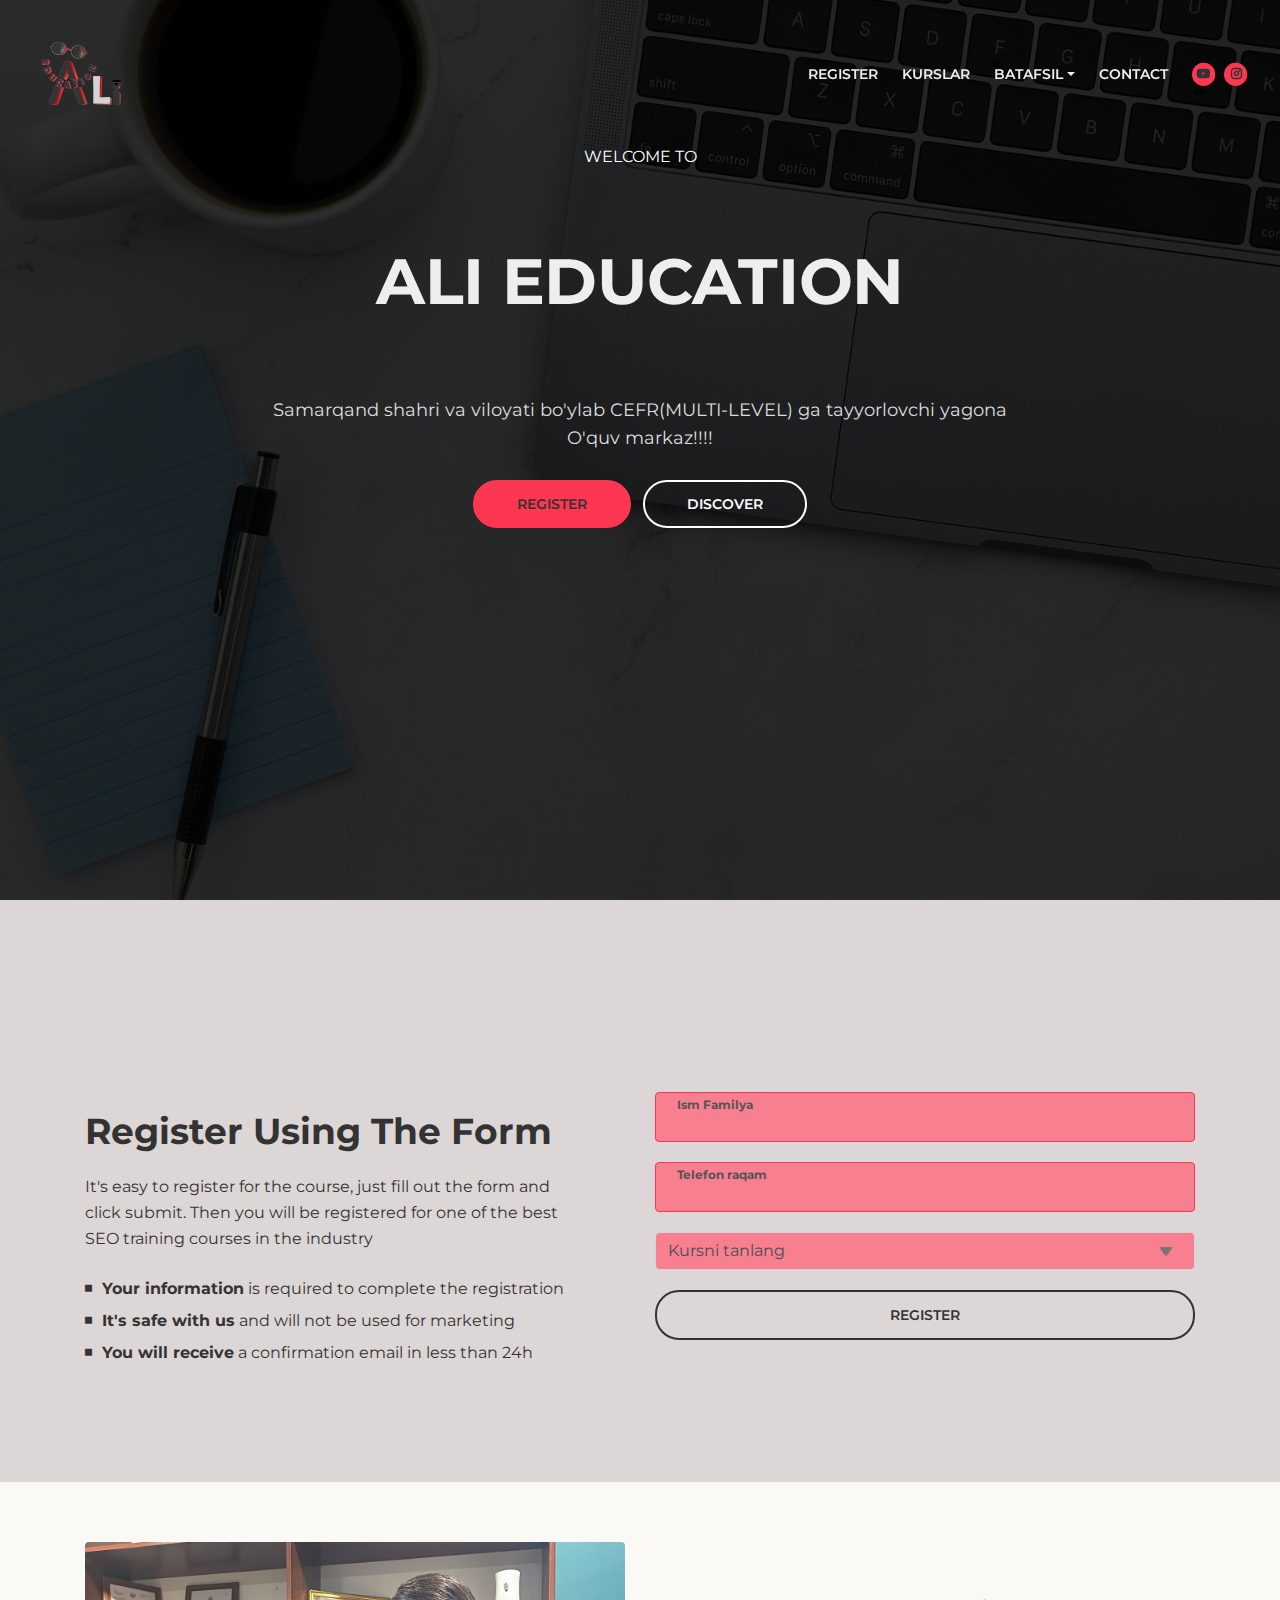
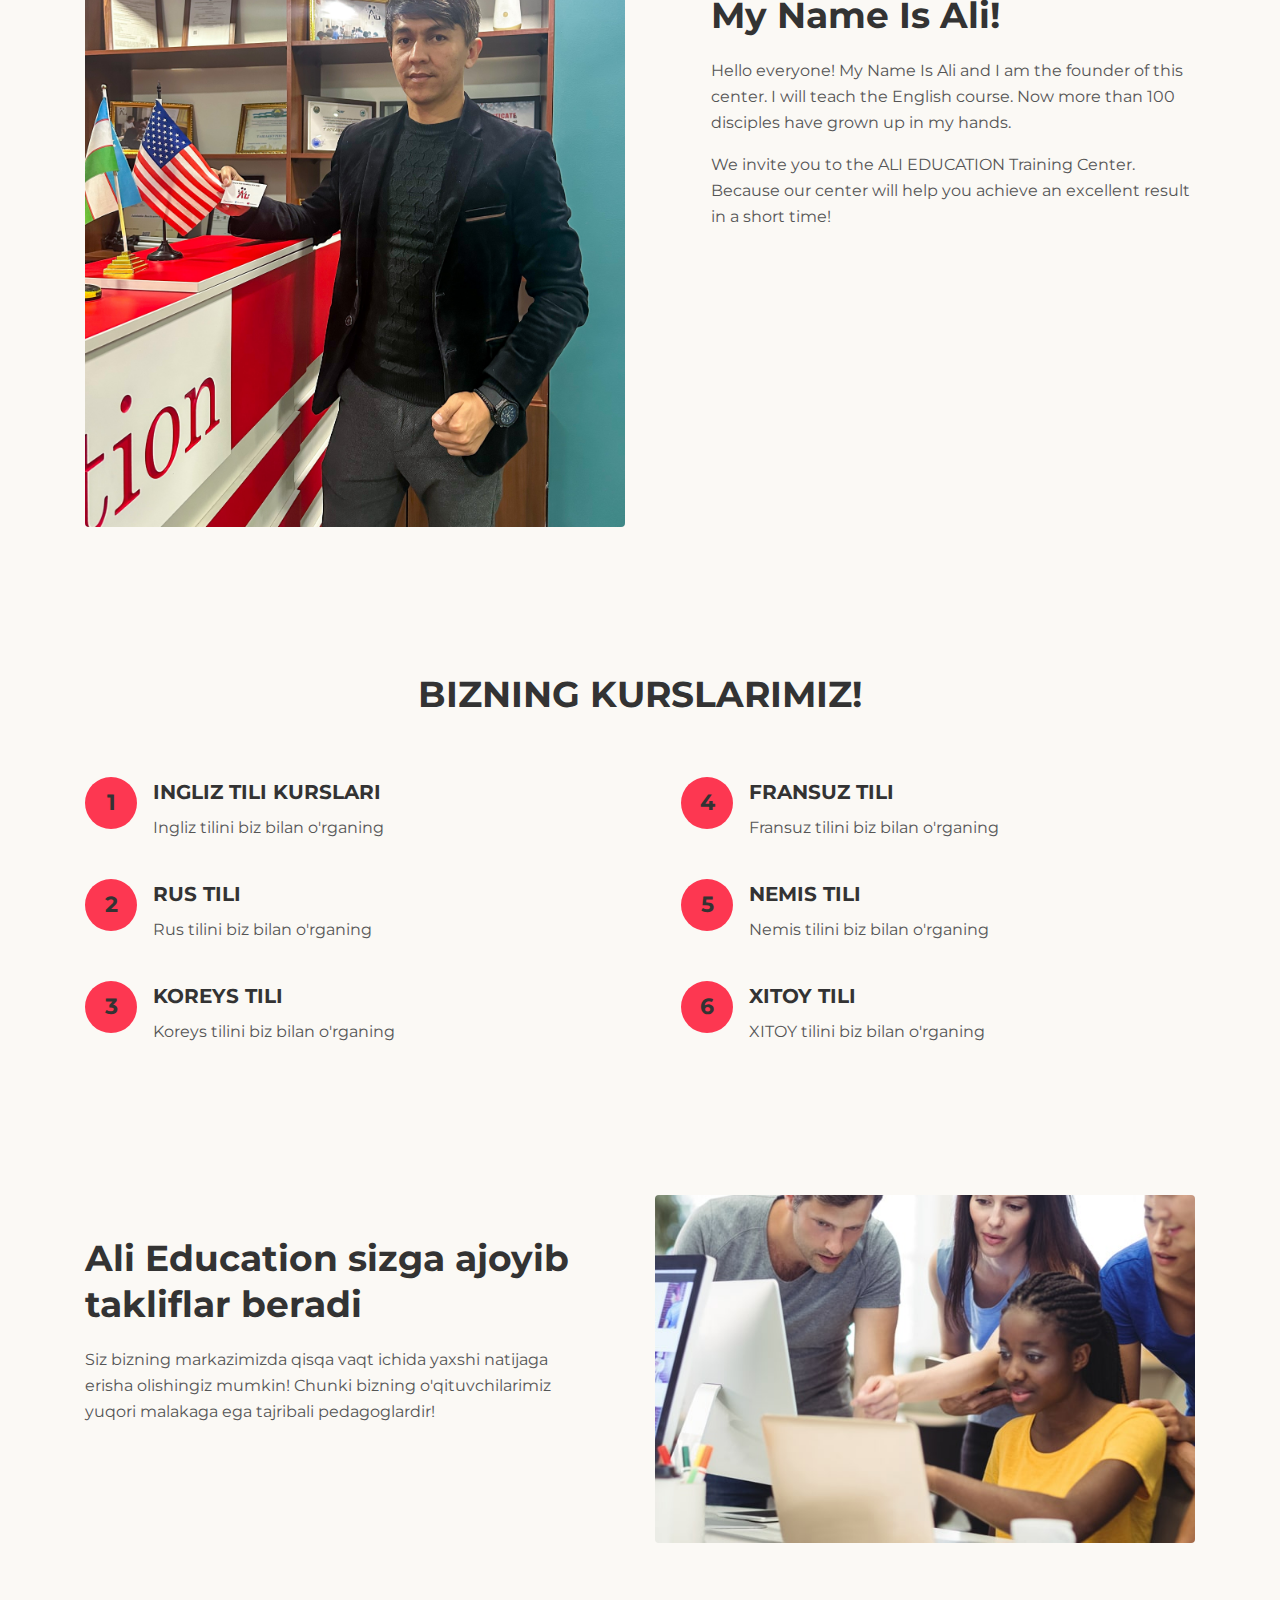
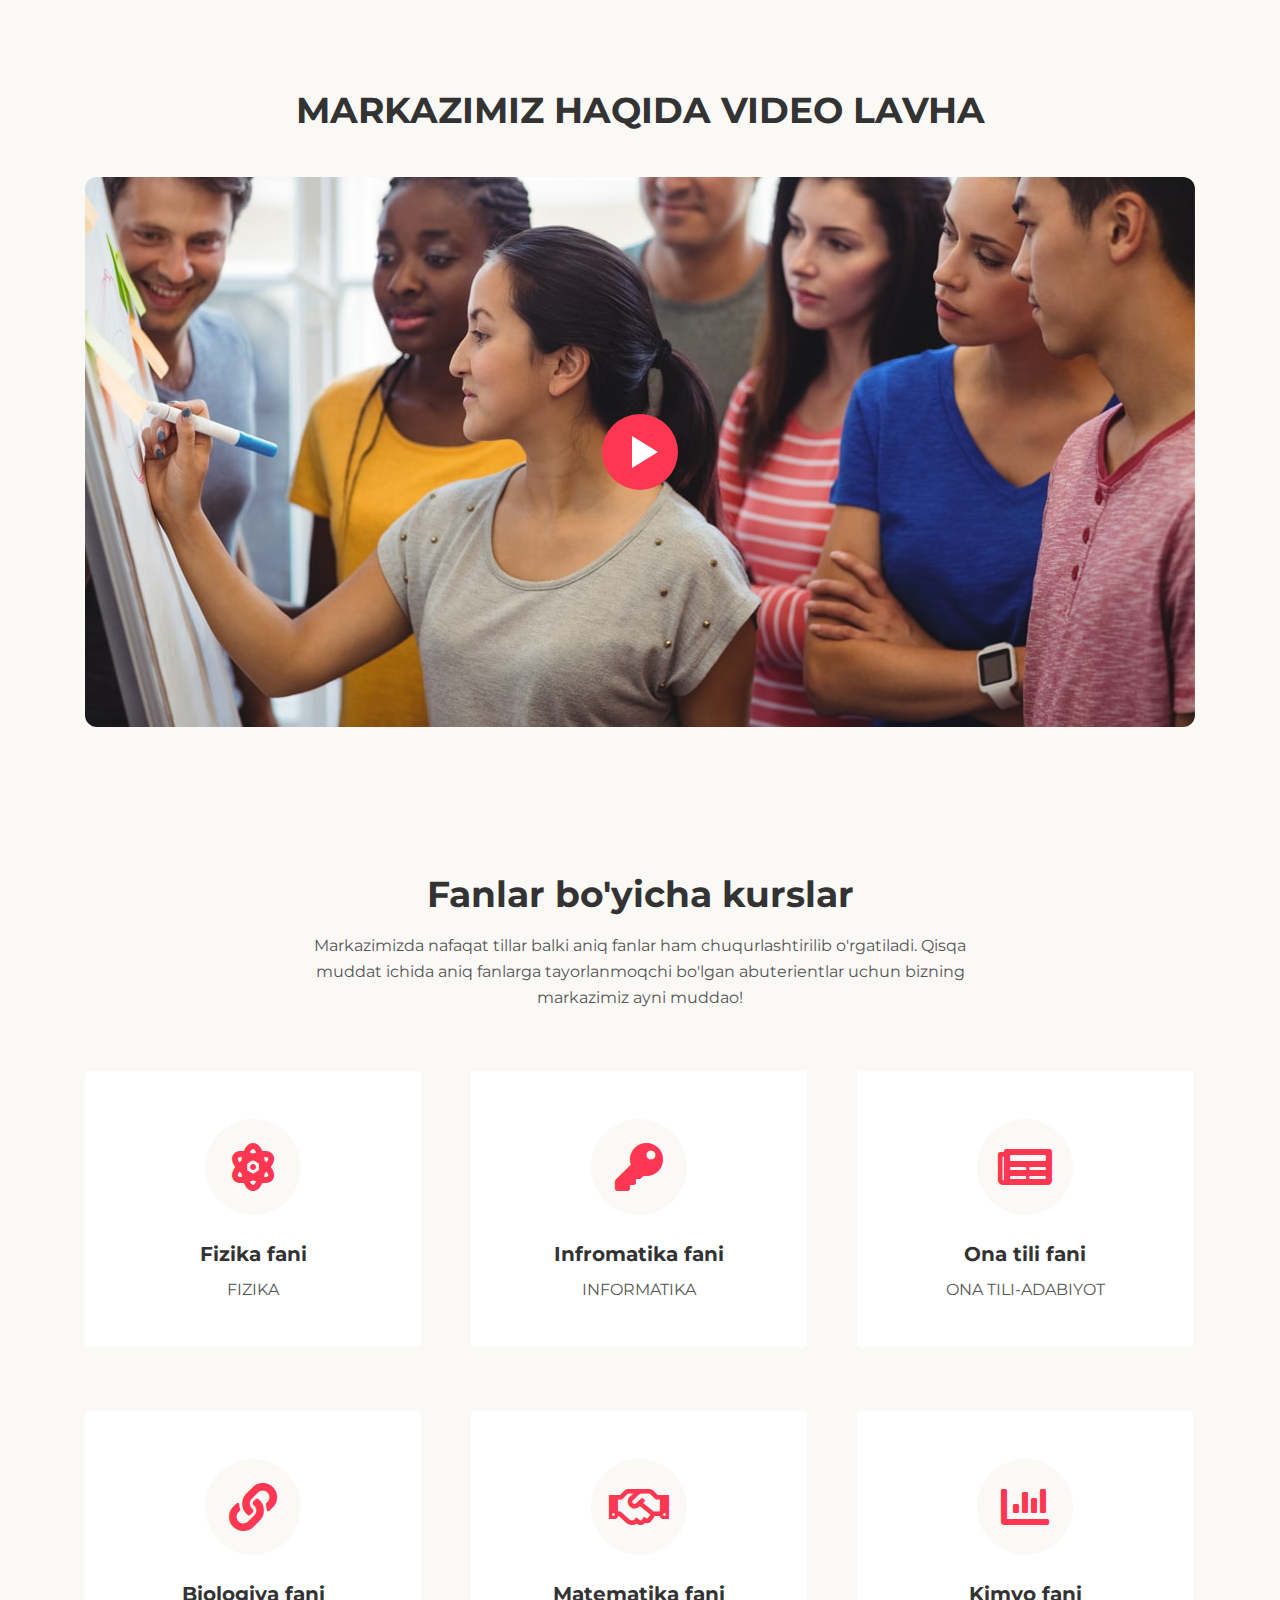
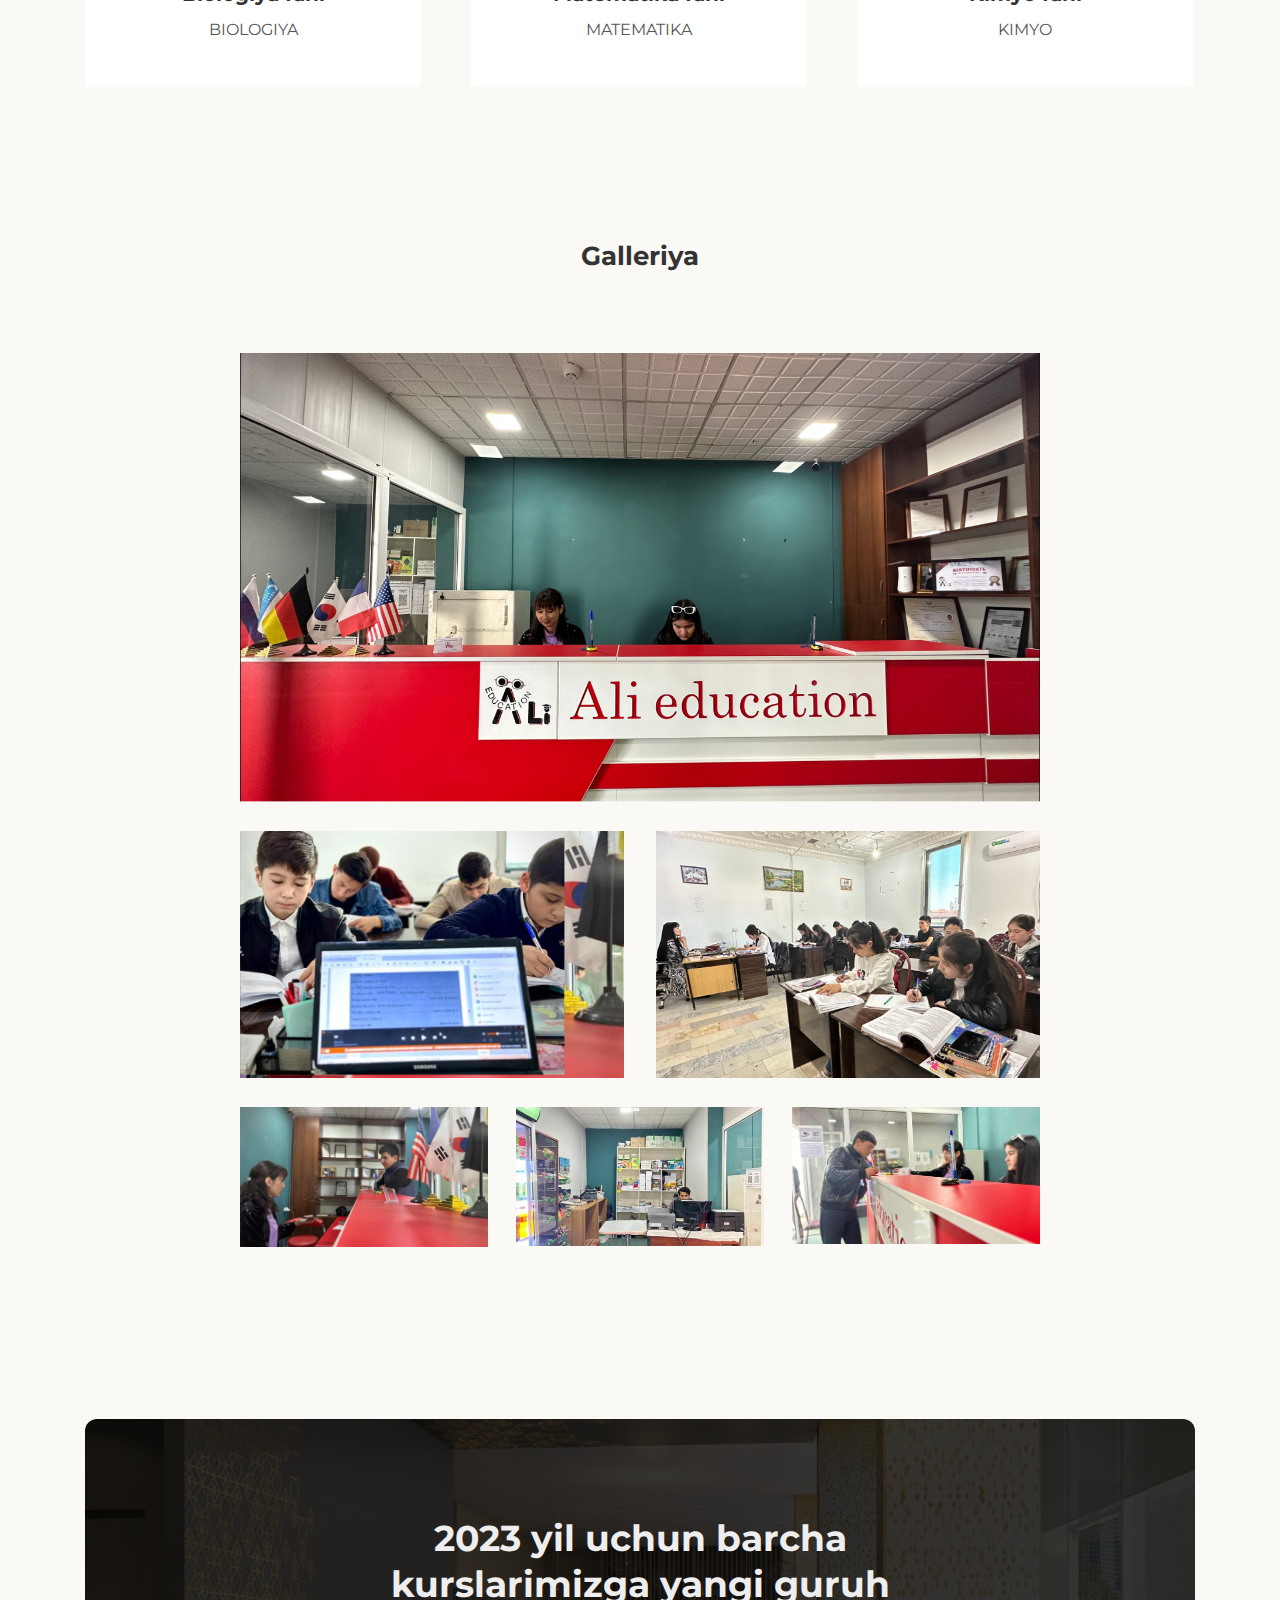
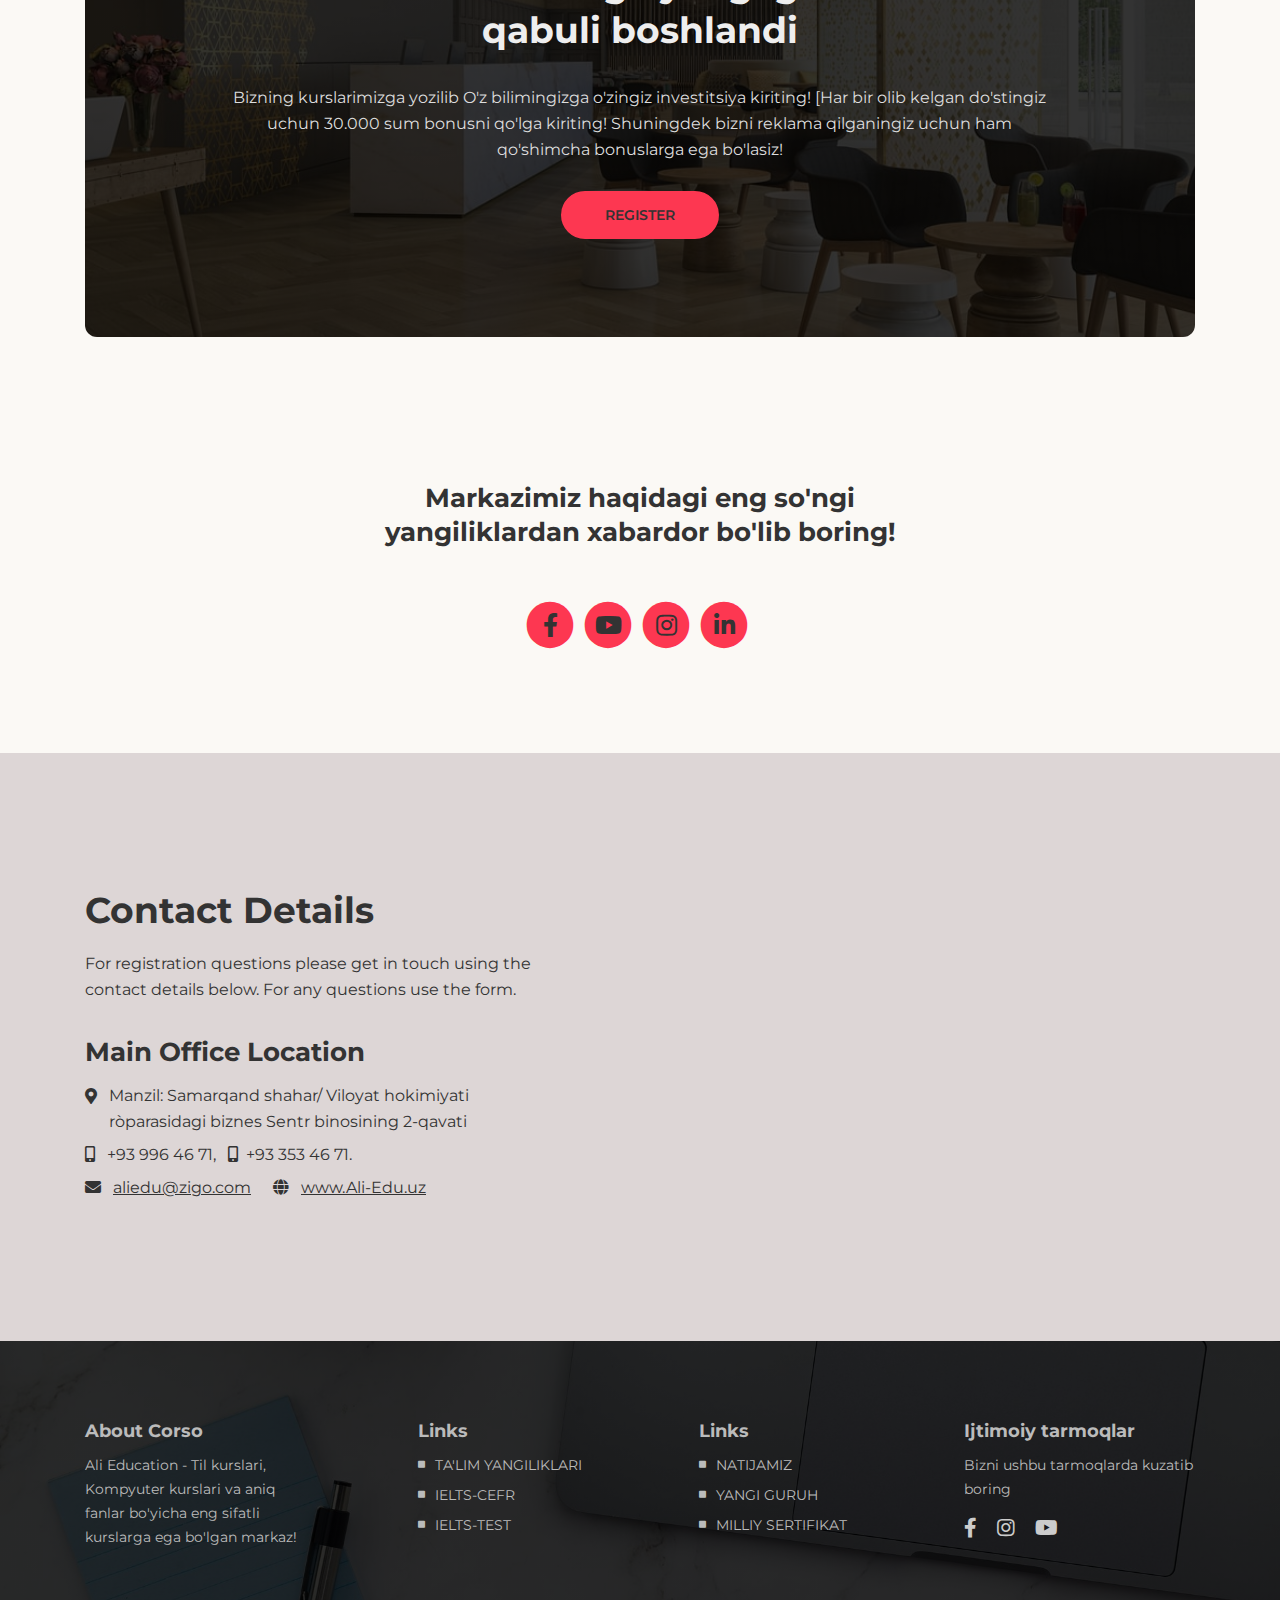
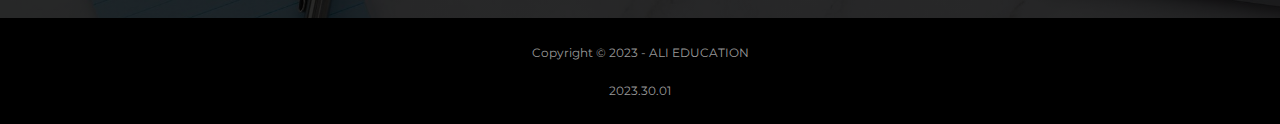
==== commit aa49d772: "joylashtirish vaqti v1" ====
--- a/index.html
+++ b/index.html
@@ -220,19 +220,26 @@
               <div id="form_alerts"></div></div>
                 <div class="form-group">
                   <input type="text" class="form-control-input notEmpty" id="rname" name="Ism" required="">
-                  <label class="label-control" for="Ism">Complete name</label>
+                  <label class="label-control" for="Ism">Ism Familya</label>
                   <div class="help-block with-errors"></div>
                 </div>
+                
                 <div class="form-group">
-                  <input type="email" class="form-control-input notEmpty" id="remail" name="email" required="">
-                  <label class="label-control" for="email">Email address</label>
+                  <input type="number" class="form-control-input notEmpty" id="raqam" name="Telefon Nomer" required="">
+                  <label class="label-control" for="raqam">Telefon raqam</label>
                   <div class="help-block with-errors"></div>
                 </div>
-                <div class="form-group">
-                  <input type="number" class="form-control-input notEmpty" id="raqam" name="raqam" required="">
-                  <label class="label-control" for="raqam">Phone number</label>
-                  <div class="help-block with-errors"></div>
-                </div>
+                
+                <select name="Fan" class="form-control tm-select   " style="background-color: #f77f8f; border: ;" id="inputAdult">
+                        <option name="" value="" selected="">Kursni tanlang</option>
+                        <option name="en" value="Ingliz tili">Ingliz tili </option>
+                        <option name="ru" value="Rus tili">Rus tili</option>
+                        <option name="kr" value="Koreys tili">Koreys tili</option>
+                        <option name="kt" value="Koreys tili">Xitoy tili</option>
+                        <option name="fr" value="Fransuz tili">Fransuz tili</option>
+                        <option name="nm" value="Nemis tili">Nemis tili</option>
+
+             </select>
                 <div class="form-group checkbox">
                   <div class="help-block with-errors"></div>
                 </div>
@@ -265,7 +272,7 @@
           <div class="col-lg-6">
             <img
               class="img-fluid"
-              src="images/instructor.jpg"
+              src="images/centr/investor.JPG"
               alt="alternative"
             />
           </div>
@@ -378,11 +385,11 @@
                 erisha olishingiz mumkin! Chunki bizning o'qituvchilarimiz
                 yuqori malakaga ega tajribali pedagoglardir!
               </p>
-              <a
+              <!-- <a
                 class="btn-solid-reg popup-with-move-anim"
                 href="#details-lightbox"
                 >LIGHTBOX</a
-              >
+              > -->
             </div>
             <!-- end of text-container -->
           </div>
@@ -770,7 +777,7 @@
                       >aliedu@zigo.com</a
                     >
                     <i class="fas fa-globe"></i
-                    ><a class="light-gray" href="#your-link">www.Ali-Edu.com</a>
+                    ><a class="light-gray" href="#your-link">www.Ali-Edu.uz</a>
                   </div>
                 </li>
               </ul>
@@ -779,7 +786,7 @@
           </div>
           <!-- end of col -->
           <div class="col-lg-6">
-            <iframe src="https://www.google.com/maps/embed?pb=!1m16!1m12!1m3!1d3071.75712175281!2d66.96271376546865!3d39.65518600201327!2m3!1f0!2f0!3f0!3m2!1i1024!2i768!4f13.1!2m1!1sMAROQAND%20BUNYODKOR%20QURILISH!5e0!3m2!1sru!2s!4v1680074101809!5m2!1sru!2s" width="600" height="400" style="border:0;" allowfullscreen="" loading="lazy" referrerpolicy="no-referrer-when-downgrade"></iframe>
+            <iframe src="https://www.google.com/maps/embed?pb=!1m16!1m12!1m3!1d3071.75712175281!2d66.96271376546865!3d39.65518600201327!2m3!1f0!2f0!3f0!3m2!1i1024!2i768!4f13.1!2m1!1sMAROQAND%20BUNYODKOR%20QURILISH!5e0!3m2!1sru!2s!4v1680074101809!5m2!1sru!2s" width="100%" height="400" style="border:0;" allowfullscreen="" loading="lazy" referrerpolicy="no-referrer-when-downgrade"></iframe>
           </div>
           <!-- end of col -->
         </div>
